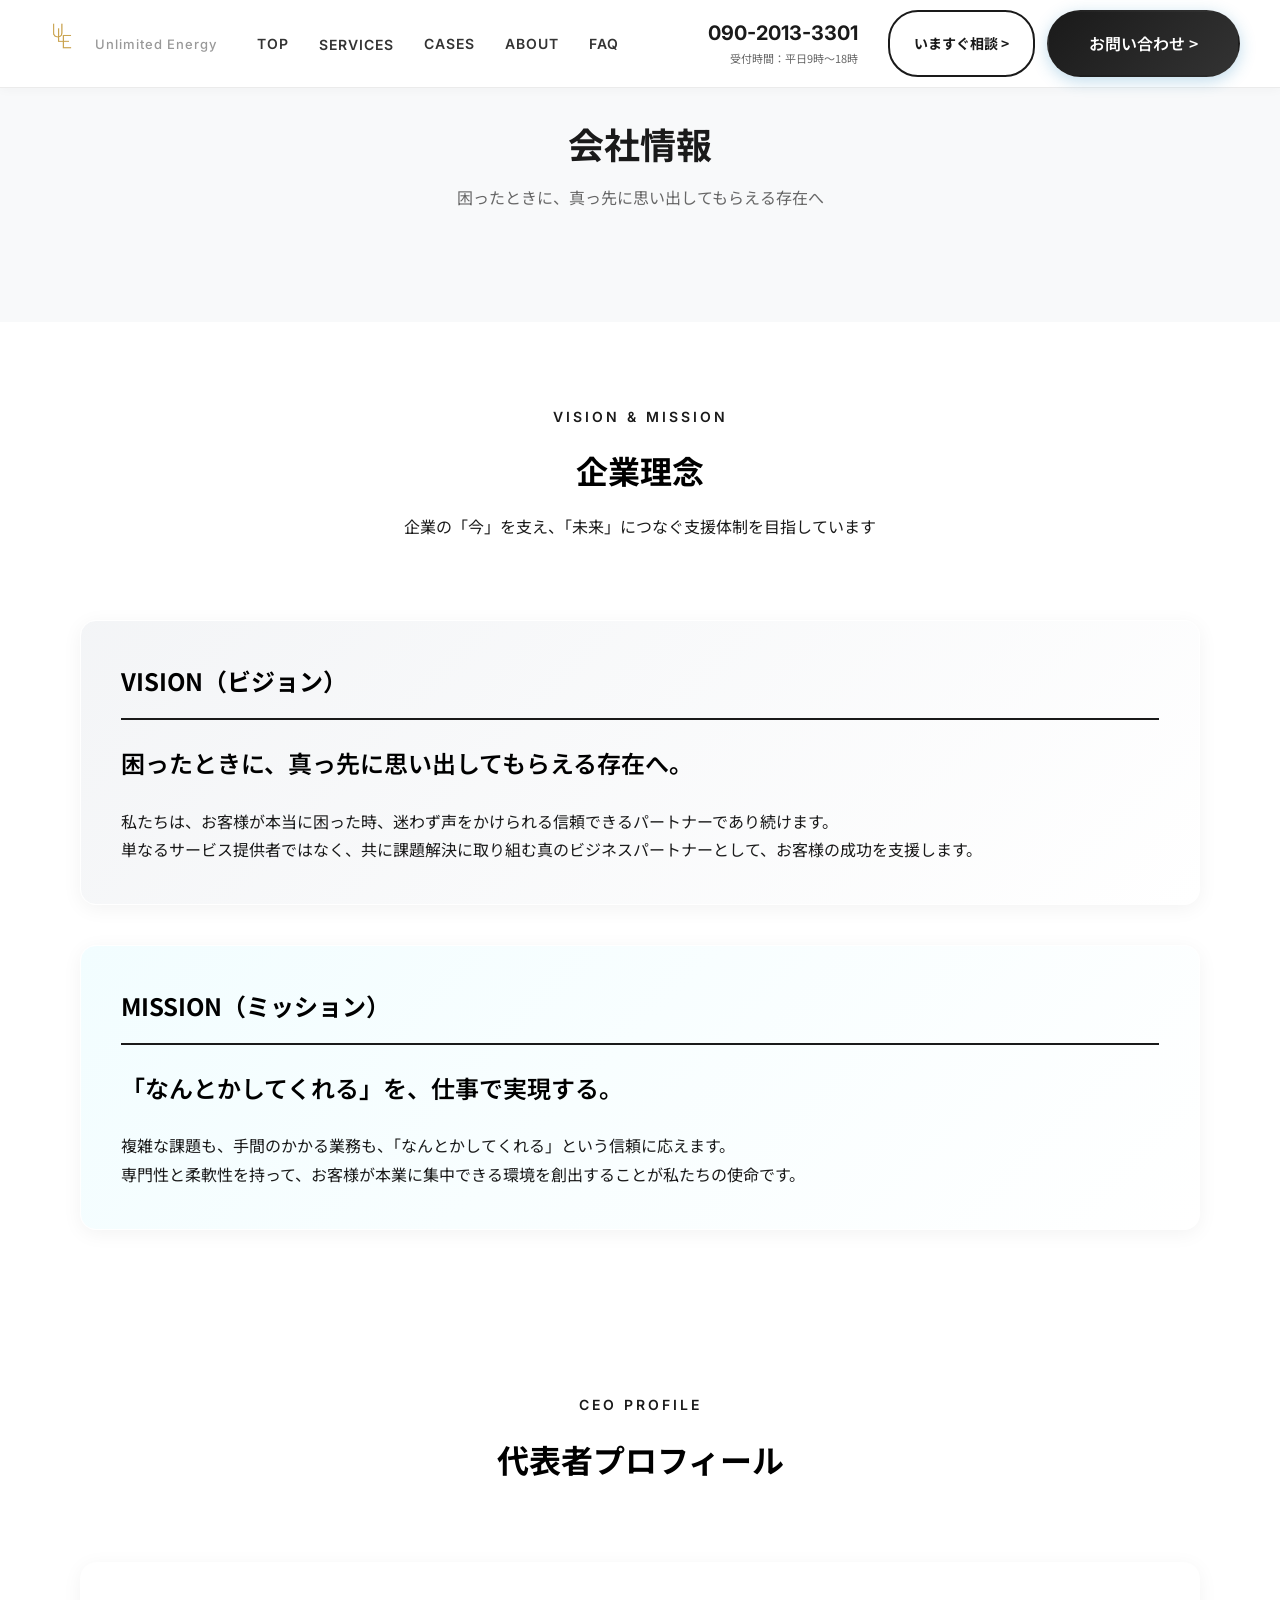
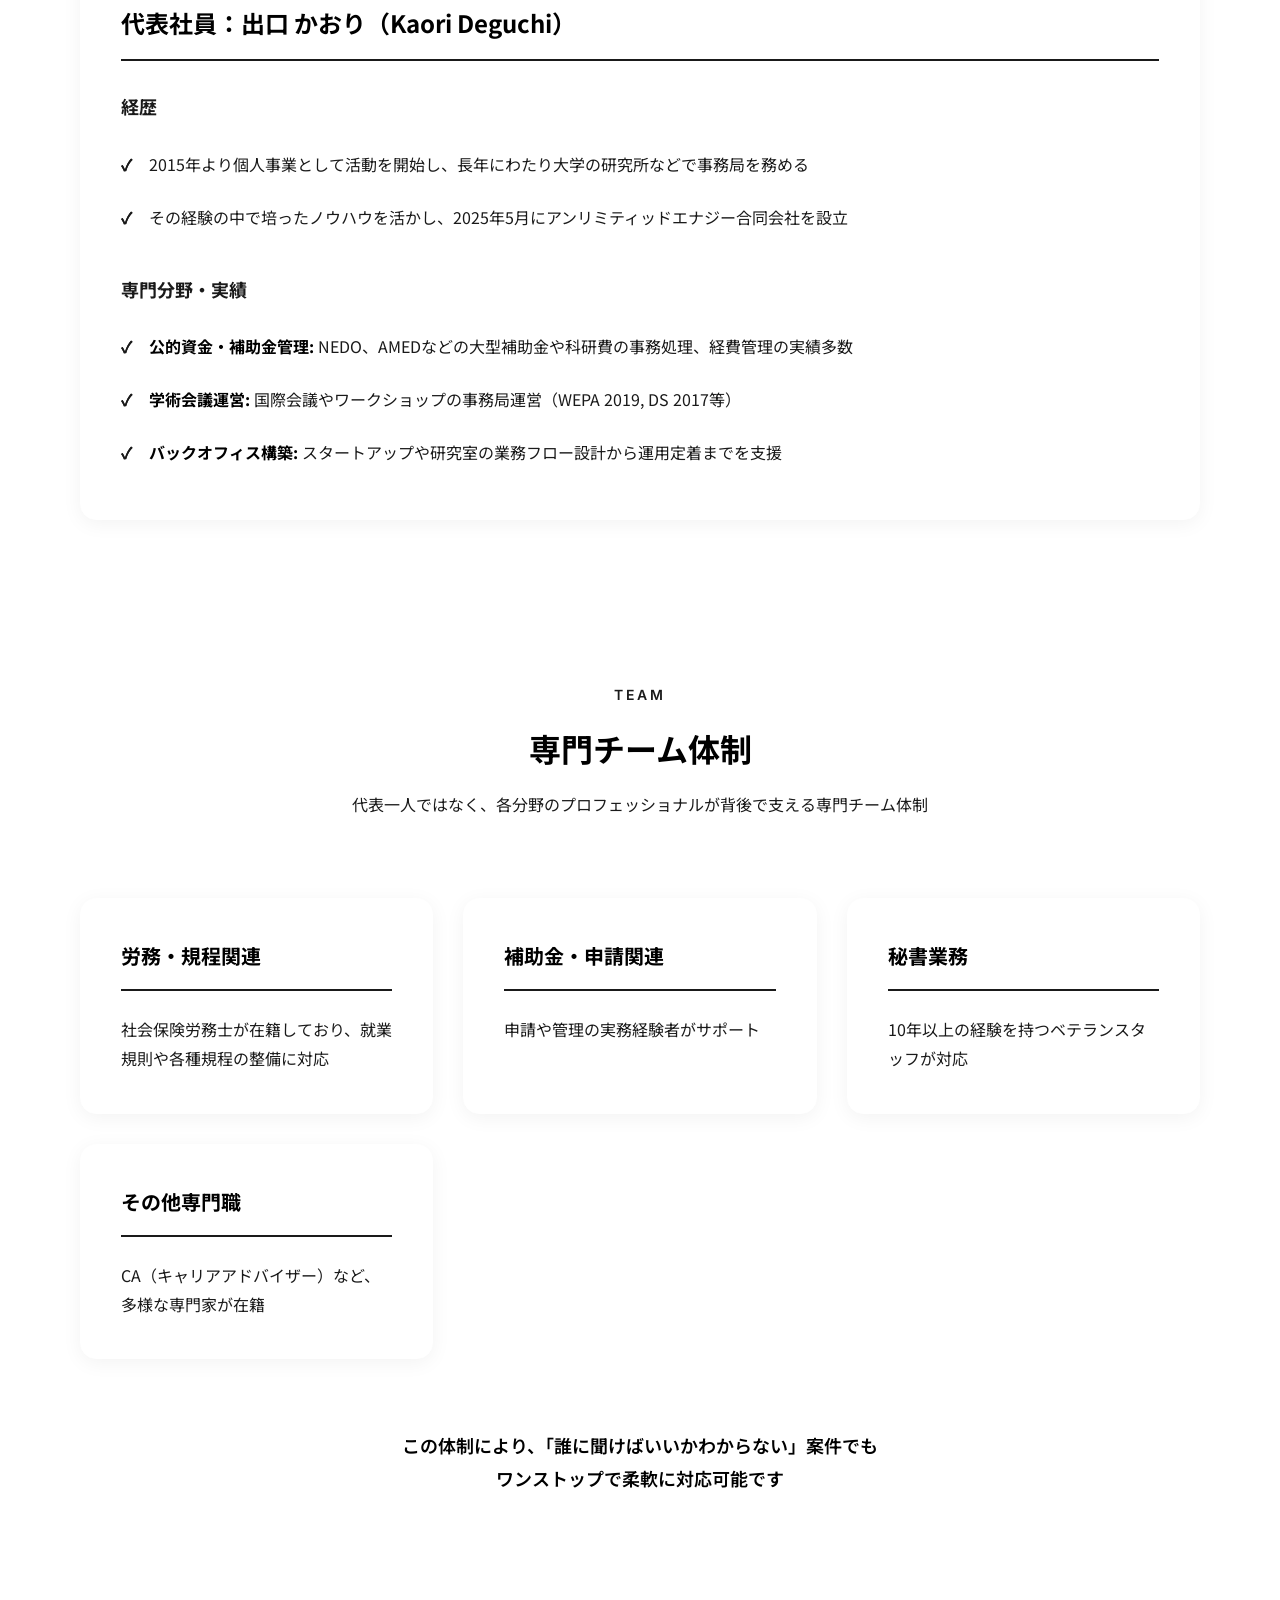
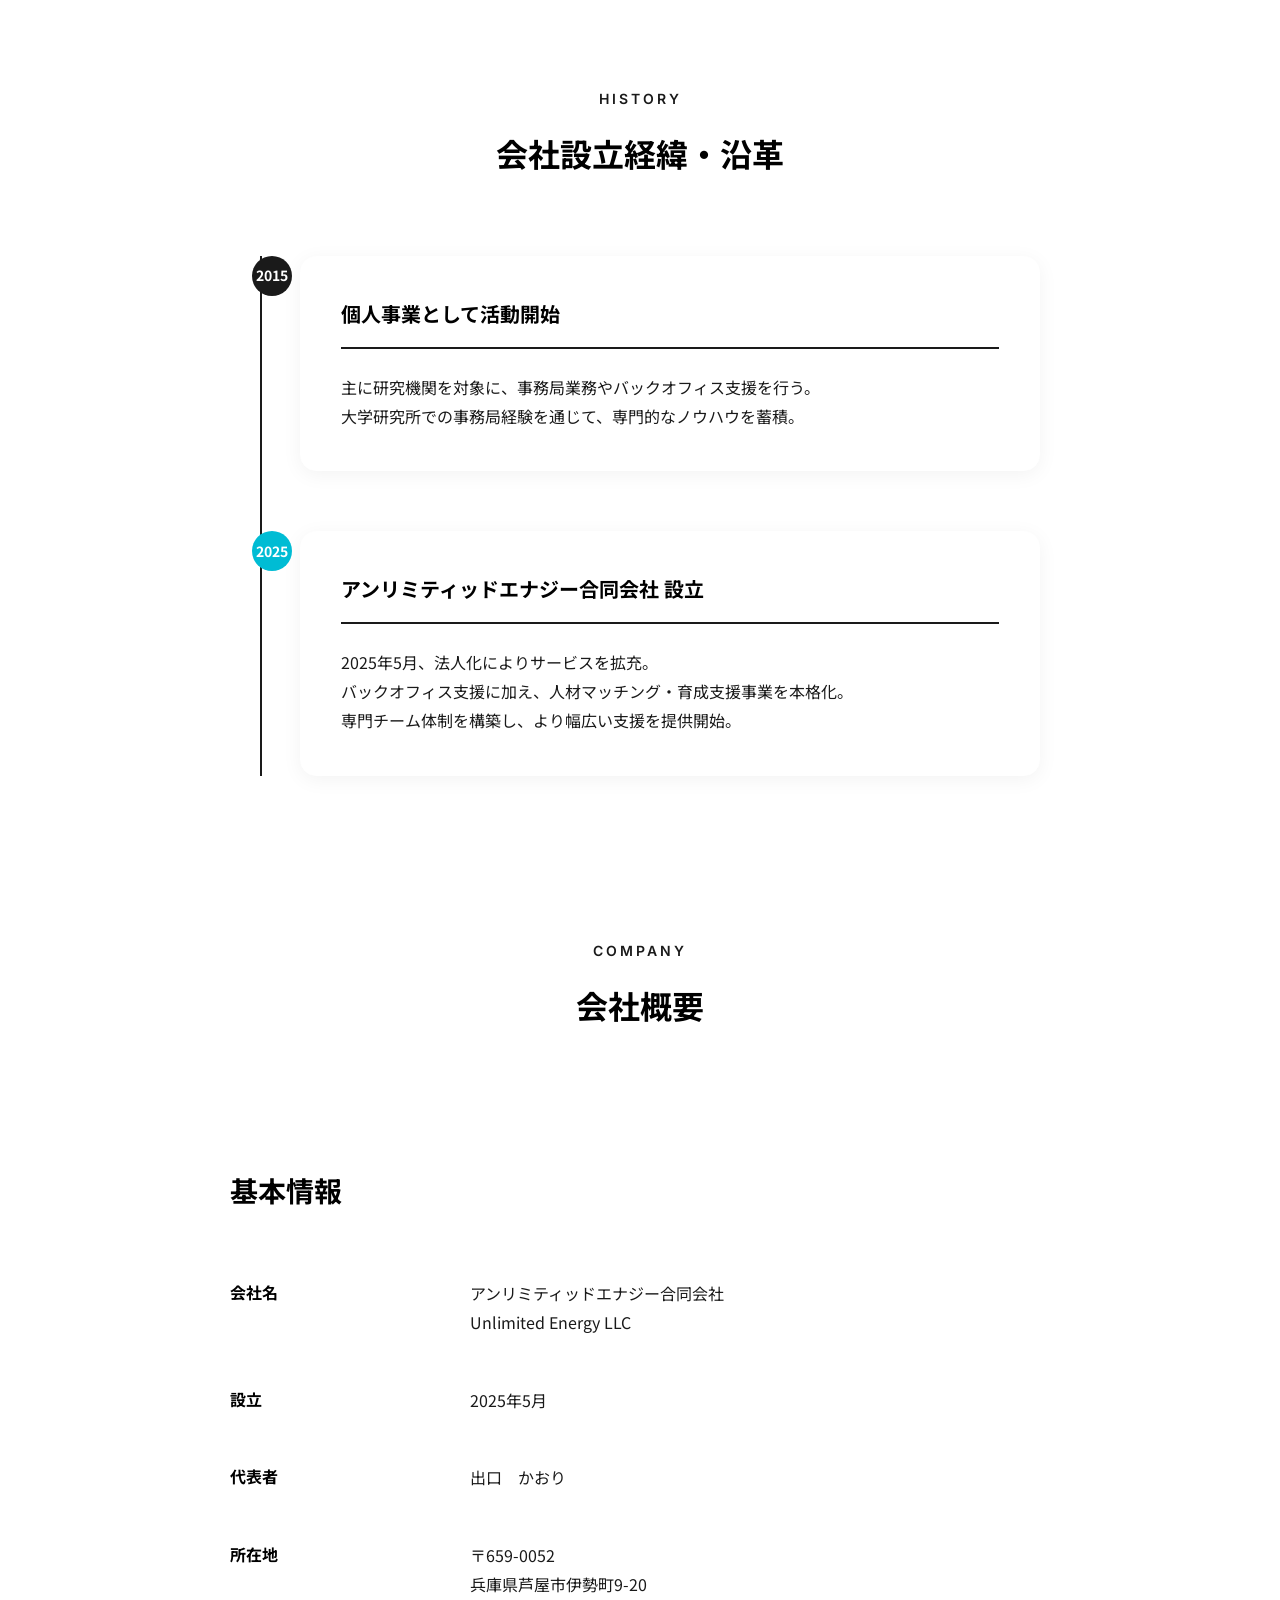
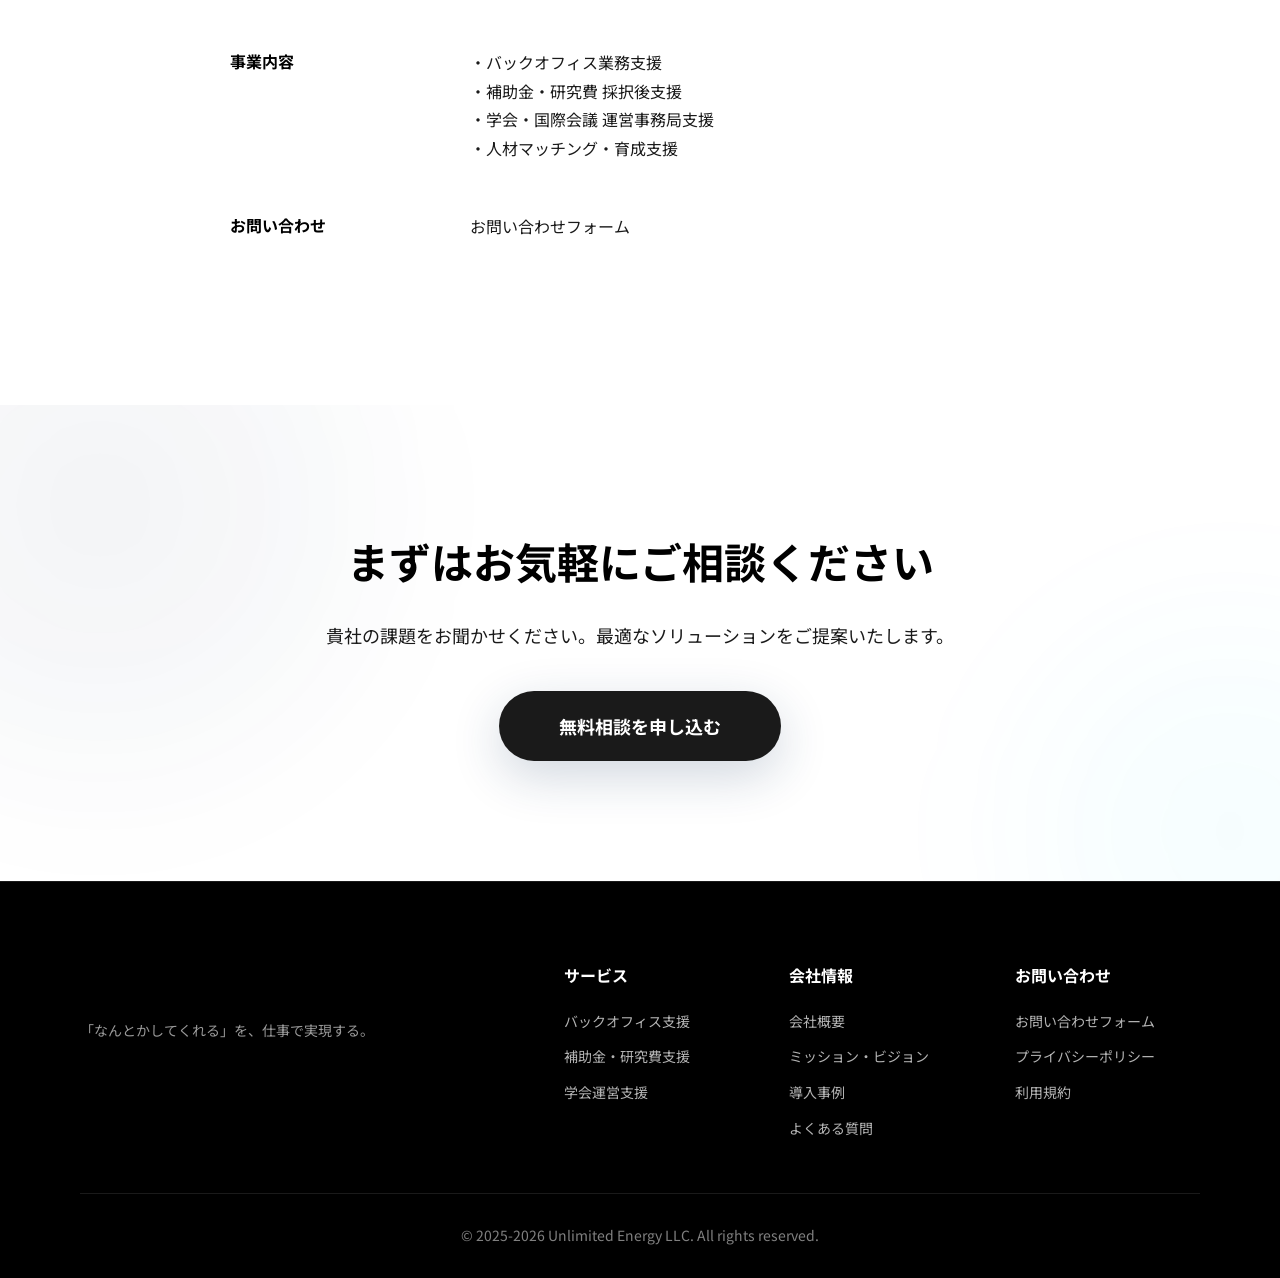
==== about.html @ e6c48f74 "Add ULE homepage files with site improvements - Organize files into images/, docs/, guides/ folders " ====
<!DOCTYPE html>
<html lang="ja">

<head>
    <meta charset="UTF-8">
    <meta name="viewport" content="width=device-width, initial-scale=1.0">
    <title>会社情報 | アンリミティッドエナジー合同会社</title>
    <meta name="description" content="アンリミティッドエナジーの会社概要、代表プロフィール、専門チーム体制、企業理念をご紹介します。">
    <meta property="og:type" content="website">
    <meta property="og:locale" content="ja_JP">
    <meta property="og:site_name" content="アンリミティッドエナジー合同会社">
    <meta property="og:title" content="会社情報 | アンリミティッドエナジー合同会社">
    <meta property="og:description" content="アンリミティッドエナジーの会社概要、代表プロフィール、専門チーム体制、企業理念をご紹介します。">
    <meta property="og:url" content="https://unlimitedenergy.co.jp/about.html">
    <link rel="canonical" href="https://unlimitedenergy.co.jp/about.html">
    <link rel="icon" type="image/png" href="images/ロゴ1.png">
    <link rel="preconnect" href="https://fonts.googleapis.com">
    <link rel="preconnect" href="https://fonts.gstatic.com" crossorigin>
    <link
        href="https://fonts.googleapis.com/css2?family=Inter:wght@400;500;700&family=Noto+Sans+JP:wght@400;500;700&display=swap"
        rel="stylesheet">
    <link rel="stylesheet" href="styles.css">
    <link rel="stylesheet" href="styles-extra.css">
</head>

<body>
    <a href="#main-content" class="skip-nav">メインコンテンツへスキップ</a>

    <!-- Header -->
    <header class="header">
        <div class="header-container">
            <div class="header-left">
                <div class="logo">
                    <a href="index.html" style="text-decoration: none;">
                        <img src="images/ロゴ1.png" alt="Unlimited Energy" style="height: 50px; width: auto;" width="120" height="50">
                    </a>
                    <span class="logo-subtext">Unlimited Energy</span>
                </div>
                <nav class="nav" id="navMenu">
                    <a href="index.html">TOP</a>
                    <div class="nav-dropdown">
                        <a href="services.html" class="nav-dropdown-toggle" aria-expanded="false" aria-haspopup="true">SERVICES</a>
                        <div class="nav-dropdown-menu">
                            <a href="service-backoffice.html">バックオフィス支援</a>
                            <a href="service-grant.html">補助金・研究費 採択後支援</a>
                            <a href="service-conference.html">学会・国際会議 運営事務局支援</a>
                        </div>
                    </div>
                    <a href="cases.html">CASES</a>
                    <a href="about.html">ABOUT</a>
                    <a href="faq.html">FAQ</a>
                </nav>
            </div>

            <div class="header-right">
                <div class="header-contact">
                    <a href="tel:09020133301" class="header-phone" style="text-decoration: none; color: #1a1a1a;">090-2013-3301</a>
                    <p class="header-hours">受付時間：平日9時〜18時</p>
                </div>
                <div class="header-actions">
                    <a href="contact.html" class="header-btn btn-outline">いますぐ相談 &gt;</a>
                    <a href="contact.html" class="header-btn btn-primary">お問い合わせ &gt;</a>
                </div>
            </div>
            <button class="mobile-menu-toggle" onclick="toggleMobileMenu()" aria-label="メニューを開く" type="button">
                <span></span>
                <span></span>
                <span></span>
            </button>
        </div>
    </header>

    <!-- Hero Section -->
    <section id="main-content" class="simple-hero">
        <div class="hero-content">
            <h1 class="hero-title">会社情報</h1>
            <p class="hero-subtitle">
                困ったときに、真っ先に思い出してもらえる存在へ
            </p>
        </div>
    </section>

    <!-- Vision & Mission -->
    <section class="service-detail">
        <div class="container">
            <div class="section-header">
                <span class="section-label">VISION & MISSION</span>
                <h2 class="section-title">企業理念</h2>
                <p style="margin-top: 20px; color: var(--gray-dark);">
                    企業の「今」を支え、「未来」につなぐ支援体制を目指しています
                </p>
            </div>
            <div class="service-detail-content">
                <div class="service-detail-box"
                    style="background: linear-gradient(135deg, rgba(26, 54, 93, 0.05), rgba(255, 255, 255, 1));">
                    <h3>VISION（ビジョン）</h3>
                    <p
                        style="font-size: 24px; color: var(--navy-dark); line-height: 1.6; font-weight: 600; margin-top: 20px;">
                        困ったときに、真っ先に思い出してもらえる存在へ。
                    </p>
                    <p style="margin-top: 24px; color: var(--gray-dark); line-height: 1.8; font-size: 16px;">
                        私たちは、お客様が本当に困った時、迷わず声をかけられる信頼できるパートナーであり続けます。<br>
                        単なるサービス提供者ではなく、共に課題解決に取り組む真のビジネスパートナーとして、お客様の成功を支援します。
                    </p>
                </div>
                <div class="service-detail-box"
                    style="background: linear-gradient(135deg, rgba(0, 217, 255, 0.05), rgba(255, 255, 255, 1));">
                    <h3>MISSION（ミッション）</h3>
                    <p
                        style="font-size: 24px; color: var(--navy-dark); line-height: 1.6; font-weight: 600; margin-top: 20px;">
                        「なんとかしてくれる」を、仕事で実現する。
                    </p>
                    <p style="margin-top: 24px; color: var(--gray-dark); line-height: 1.8; font-size: 16px;">
                        複雑な課題も、手間のかかる業務も、「なんとかしてくれる」という信頼に応えます。<br>
                        専門性と柔軟性を持って、お客様が本業に集中できる環境を創出することが私たちの使命です。
                    </p>
                </div>
            </div>
        </div>
    </section>

    <!-- CEO Profile -->
    <section class="service-detail" style="background: var(--gray-lighter);">
        <div class="container">
            <div class="section-header">
                <span class="section-label">CEO PROFILE</span>
                <h2 class="section-title">代表者プロフィール</h2>
            </div>
            <div class="service-detail-box">
                <h3>代表社員：出口 かおり（Kaori Deguchi）</h3>

                <div style="margin-top: 30px;">
                    <h4 style="font-size: 18px; font-weight: 700; color: var(--navy-primary); margin-bottom: 16px;">経歴
                    </h4>
                    <ul style="list-style: none; padding: 0;">
                        <li
                            style="padding: 12px 0; padding-left: 28px; position: relative; color: var(--gray-dark); line-height: 1.8;">
                            <span
                                style="position: absolute; left: 0; color: var(--navy-primary); font-weight: 700;">✓</span>
                            2015年より個人事業として活動を開始し、長年にわたり大学の研究所などで事務局を務める
                        </li>
                        <li
                            style="padding: 12px 0; padding-left: 28px; position: relative; color: var(--gray-dark); line-height: 1.8;">
                            <span
                                style="position: absolute; left: 0; color: var(--navy-primary); font-weight: 700;">✓</span>
                            その経験の中で培ったノウハウを活かし、2025年5月にアンリミティッドエナジー合同会社を設立
                        </li>
                    </ul>
                </div>

                <div style="margin-top: 30px;">
                    <h4 style="font-size: 18px; font-weight: 700; color: var(--navy-primary); margin-bottom: 16px;">
                        専門分野・実績</h4>
                    <ul style="list-style: none; padding: 0;">
                        <li
                            style="padding: 12px 0; padding-left: 28px; position: relative; color: var(--gray-dark); line-height: 1.8;">
                            <span
                                style="position: absolute; left: 0; color: var(--navy-primary); font-weight: 700;">✓</span>
                            <strong>公的資金・補助金管理:</strong> NEDO、AMEDなどの大型補助金や科研費の事務処理、経費管理の実績多数
                        </li>
                        <li
                            style="padding: 12px 0; padding-left: 28px; position: relative; color: var(--gray-dark); line-height: 1.8;">
                            <span
                                style="position: absolute; left: 0; color: var(--navy-primary); font-weight: 700;">✓</span>
                            <strong>学術会議運営:</strong> 国際会議やワークショップの事務局運営（WEPA 2019, DS 2017等）
                        </li>
                        <li
                            style="padding: 12px 0; padding-left: 28px; position: relative; color: var(--gray-dark); line-height: 1.8;">
                            <span
                                style="position: absolute; left: 0; color: var(--navy-primary); font-weight: 700;">✓</span>
                            <strong>バックオフィス構築:</strong> スタートアップや研究室の業務フロー設計から運用定着までを支援
                        </li>
                    </ul>
                </div>
            </div>
        </div>
    </section>

    <!-- Team -->
    <section class="service-detail">
        <div class="container">
            <div class="section-header">
                <span class="section-label">TEAM</span>
                <h2 class="section-title">専門チーム体制</h2>
                <p style="margin-top: 20px; color: var(--gray-dark);">
                    代表一人ではなく、各分野のプロフェッショナルが背後で支える専門チーム体制
                </p>
            </div>
            <div style="display: grid; grid-template-columns: repeat(auto-fit, minmax(280px, 1fr)); gap: 30px;">
                <div class="service-detail-box">
                    <h3 style="font-size: 20px;">労務・規程関連</h3>
                    <p style="margin-top: 16px; color: var(--gray-dark); line-height: 1.8;">
                        社会保険労務士が在籍しており、就業規則や各種規程の整備に対応
                    </p>
                </div>
                <div class="service-detail-box">
                    <h3 style="font-size: 20px;">補助金・申請関連</h3>
                    <p style="margin-top: 16px; color: var(--gray-dark); line-height: 1.8;">
                        申請や管理の実務経験者がサポート
                    </p>
                </div>
                <div class="service-detail-box">
                    <h3 style="font-size: 20px;">秘書業務</h3>
                    <p style="margin-top: 16px; color: var(--gray-dark); line-height: 1.8;">
                        10年以上の経験を持つベテランスタッフが対応
                    </p>
                </div>
                <div class="service-detail-box">
                    <h3 style="font-size: 20px;">その他専門職</h3>
                    <p style="margin-top: 16px; color: var(--gray-dark); line-height: 1.8;">
                        CA（キャリアアドバイザー）など、多様な専門家が在籍
                    </p>
                </div>
            </div>
            <div
                style="margin-top: 40px; text-align: center; padding: 30px; background: var(--gray-lighter); border-radius: 12px;">
                <p style="font-size: 18px; color: var(--navy-dark); font-weight: 600; line-height: 1.8;">
                    この体制により、「誰に聞けばいいかわからない」案件でも<br>
                    ワンストップで柔軟に対応可能です
                </p>
            </div>
        </div>
    </section>

    <!-- Member Introduction (メンバー情報が揃い次第、コメントを解除してください) -->
    <!--
    <section class="service-detail" style="background: var(--gray-lighter);">
        <div class="container">
            <div class="section-header">
                <span class="section-label">MEMBER</span>
                <h2 class="section-title">メンバー紹介</h2>
                <p style="margin-top: 20px; color: var(--gray-dark);">
                    私たちのチームをご紹介します
                </p>
            </div>
            <div style="display: grid; grid-template-columns: repeat(auto-fit, minmax(300px, 1fr)); gap: 40px;">
                <div class="service-detail-box" style="text-align: center; padding: 40px;">
                    <div style="width: 150px; height: 150px; border-radius: 50%; background: linear-gradient(135deg, var(--navy-primary), var(--navy-light)); margin: 0 auto 24px; display: flex; align-items: center; justify-content: center; color: white; font-size: 48px; font-weight: 700;">
                        写真
                    </div>
                    <h3 style="font-size: 20px; margin-bottom: 8px;">メンバー名</h3>
                    <p style="color: var(--navy-primary); font-weight: 600; margin-bottom: 16px;">役職 / 担当</p>
                    <p style="color: var(--gray-dark); line-height: 1.8; font-size: 15px;">紹介文</p>
                </div>
            </div>
        </div>
    </section>
    -->

    <!-- History -->
    <section class="service-detail" style="background: var(--gray-lighter);">
        <div class="container">
            <div class="section-header">
                <span class="section-label">HISTORY</span>
                <h2 class="section-title">会社設立経緯・沿革</h2>
            </div>
            <div style="max-width: 800px; margin: 0 auto;">
                <div style="position: relative; padding-left: 60px;">
                    <div
                        style="position: absolute; left: 20px; top: 0; bottom: 0; width: 2px; background: var(--navy-primary);">
                    </div>

                    <div style="margin-bottom: 60px; position: relative;">
                        <div
                            style="position: absolute; left: -48px; top: 0; width: 40px; height: 40px; background: var(--navy-primary); border-radius: 50%; display: flex; align-items: center; justify-content: center; color: white; font-weight: 700; font-size: 14px;">
                            2015</div>
                        <div class="service-detail-box">
                            <h3 style="font-size: 20px;">個人事業として活動開始</h3>
                            <p style="margin-top: 12px; color: var(--gray-dark); line-height: 1.8;">
                                主に研究機関を対象に、事務局業務やバックオフィス支援を行う。<br>
                                大学研究所での事務局経験を通じて、専門的なノウハウを蓄積。
                            </p>
                        </div>
                    </div>

                    <div style="position: relative;">
                        <div
                            style="position: absolute; left: -48px; top: 0; width: 40px; height: 40px; background: var(--cyan-bright); border-radius: 50%; display: flex; align-items: center; justify-content: center; color: white; font-weight: 700; font-size: 14px;">
                            2025</div>
                        <div class="service-detail-box">
                            <h3 style="font-size: 20px;">アンリミティッドエナジー合同会社 設立</h3>
                            <p style="margin-top: 12px; color: var(--gray-dark); line-height: 1.8;">
                                2025年5月、法人化によりサービスを拡充。<br>
                                バックオフィス支援に加え、人材マッチング・育成支援事業を本格化。<br>
                                専門チーム体制を構築し、より幅広い支援を提供開始。
                            </p>
                        </div>
                    </div>
                </div>
            </div>
        </div>
    </section>

    <!-- Company Info -->
    <section class="service-detail">
        <div class="container">
            <div class="section-header">
                <span class="section-label">COMPANY</span>
                <h2 class="section-title">会社概要</h2>
            </div>
            <div class="company-info-box">
                <h3>基本情報</h3>
                <div class="info-row">
                    <div class="info-label">会社名</div>
                    <div class="info-value">アンリミティッドエナジー合同会社<br>Unlimited Energy LLC</div>
                </div>
                <div class="info-row">
                    <div class="info-label">設立</div>
                    <div class="info-value">2025年5月</div>
                </div>
                <div class="info-row">
                    <div class="info-label">代表者</div>
                    <div class="info-value">出口　かおり</div>
                </div>
                <div class="info-row">
                    <div class="info-label">所在地</div>
                    <div class="info-value">〒659-0052<br>兵庫県芦屋市伊勢町9-20</div>
                </div>
                <div class="info-row">
                    <div class="info-label">事業内容</div>
                    <div class="info-value">
                        ・バックオフィス業務支援<br>
                        ・補助金・研究費 採択後支援<br>
                        ・学会・国際会議 運営事務局支援<br>
                        ・人材マッチング・育成支援
                    </div>
                </div>
                <div class="info-row">
                    <div class="info-label">お問い合わせ</div>
                    <div class="info-value"><a href="contact.html"
                            style="color: var(--navy-primary); text-decoration: none;">お問い合わせフォーム</a></div>
                </div>
            </div>
        </div>
    </section>

    <!-- CTA Section -->
    <section class="cta-section">
        <div class="cta-background">
            <div class="glow-orb glow-orb-4"></div>
            <div class="glow-orb glow-orb-5"></div>
        </div>
        <div class="container">
            <div class="cta-content">
                <h2 class="cta-title">まずはお気軽にご相談ください</h2>
                <p class="cta-subtitle">貴社の課題をお聞かせください。最適なソリューションをご提案いたします。</p>
                <a href="contact.html" class="btn-cta">無料相談を申し込む</a>
            </div>
        </div>
    </section>

    <!-- Footer -->
    <footer class="footer">
        <div class="container">
            <div class="footer-content">
                <div class="footer-logo">
                    <span class="logo-text">Unlimited Energy</span>
                    <p class="footer-tagline">「なんとかしてくれる」を、仕事で実現する。</p>
                </div>
                <div class="footer-links">
                    <div class="footer-column">
                        <h4>サービス</h4>
                        <a href="service-backoffice.html">バックオフィス支援</a>
                        <a href="service-grant.html">補助金・研究費支援</a>
                        <a href="service-conference.html">学会運営支援</a>
                    </div>
                    <div class="footer-column">
                        <h4>会社情報</h4>
                        <a href="about.html">会社概要</a>
                        <a href="about.html">ミッション・ビジョン</a>
                        <a href="cases.html">導入事例</a>
                        <a href="faq.html">よくある質問</a>
                    </div>
                    <div class="footer-column">
                        <h4>お問い合わせ</h4>
                        <a href="contact.html">お問い合わせフォーム</a>
                        <a href="privacy.html">プライバシーポリシー</a>
                        <a href="terms.html">利用規約</a>
                    </div>
                </div>
            </div>
            <div class="footer-bottom">
                <p>&copy; 2025-2026 Unlimited Energy LLC. All rights reserved.</p>
            </div>
        </div>
    </footer>

    <script src="script.js"></script>
</body>

</html>
---- styles.css ----
/* Reset and Base Styles */
* {
    margin: 0;
    padding: 0;
    box-sizing: border-box;
}

/* Skip Navigation (アクセシビリティ) */
.skip-nav {
    position: absolute;
    top: -100px;
    left: 0;
    z-index: 9999;
    padding: 12px 24px;
    background: #1a1a1a;
    color: #ffffff;
    font-size: 14px;
    font-weight: 700;
    text-decoration: none;
    border-radius: 0 0 8px 0;
    transition: top 0.2s ease;
}

.skip-nav:focus {
    top: 0;
    outline: 3px solid #E85298;
    outline-offset: 0;
}

/* フォーカス可視化 (キーボードナビゲーション) */
:focus-visible {
    outline: 2px solid #1a1a1a;
    outline-offset: 2px;
}

input:focus,
select:focus,
textarea:focus {
    border-color: #1a1a1a !important;
    box-shadow: 0 0 0 3px rgba(26, 26, 26, 0.1);
}

/* モーション削減対応 */
@media (prefers-reduced-motion: reduce) {
    *,
    *::before,
    *::after {
        animation-duration: 0.01ms !important;
        animation-iteration-count: 1 !important;
        transition-duration: 0.01ms !important;
        scroll-behavior: auto !important;
    }
}

:root {
    /* Color Palette - Black Theme */
    --primary-blue: #1a1a1a;
    --primary-pink: #E85298;
    --accent-orange: #F5A623;

    /* Main Colors */
    --navy-primary: #1a1a1a;
    --navy-dark: #000000;
    --navy-darker: #000000;
    --navy-light: #333333;
    --navy-lighter: #444444;

    /* Accent Colors */
    --cyan-bright: #00bcd4;
    --cyan-glow: #26c6da;
    --teal-accent: #009688;
    --pink-accent: #E85298;

    /* Glow Effects */
    --glow-blue: rgba(0, 0, 0, 0.3);
    --glow-cyan: rgba(0, 0, 0, 0.2);
    --glow-navy: rgba(0, 0, 0, 0.4);

    /* Gradients */
    --gradient-primary: linear-gradient(135deg, #1a1a1a 0%, #000000 100%);
    --gradient-hero: linear-gradient(135deg, #1a1a1a 0%, #000000 50%, #000000 100%);
    --gradient-accent: linear-gradient(135deg, #1a1a1a 0%, #333333 100%);
    --gradient-glow: radial-gradient(circle at center, rgba(0, 0, 0, 0.2) 0%, transparent 70%);

    /* Light Palette */
    --gray-lighter: #FFFFFF;
    --gray-bg: #FFFFFF;

    /* Accent Colors */
    --purple-accent: #E85298;
    --yellow-primary: #F5A623;
    --yellow-dark: #E09600;

    /* Neutral Colors */
    --white: #FFFFFF;
    --gray-light: #FFFFFF;
    --gray-medium: #666666;
    --gray-dark: #1a1a1a;
    --black: #000000;

    /* Typography */
    --font-primary: 'Inter', sans-serif;
    --font-japanese: 'Noto Sans JP', sans-serif;

    /* Spacing */
    --container-width: 1200px;
    --section-padding: 120px;
    --section-padding-mobile: 60px;

    /* Transitions */
    --transition-fast: 0.2s ease;
    --transition-medium: 0.3s ease;
    --transition-slow: 0.5s ease;

    /* Border Radius */
    --radius-small: 8px;
    --radius-medium: 12px;
    --radius-large: 16px;
    --radius-pill: 9999px;

    /* Shadows */
    --shadow-small: 0 2px 8px rgba(0, 0, 0, 0.1);
    --shadow-medium: 0 4px 16px rgba(0, 0, 0, 0.15);
    --shadow-large: 0 8px 32px rgba(0, 0, 0, 0.2);
    --shadow-glow: 0 0 40px var(--glow-blue), 0 0 80px var(--glow-cyan);
}

body {
    font-family: var(--font-japanese), var(--font-primary);
    color: var(--gray-dark);
    background-color: var(--white);
    overflow-x: hidden;
    line-height: 1.7;
}

.container {
    max-width: var(--container-width);
    margin: 0 auto;
    padding: 0 40px;
}

/* Header */
.header {
    position: fixed;
    top: 0;
    left: 0;
    width: 100%;
    z-index: 1000;
    backdrop-filter: blur(20px);
    background: #ffffff;
    border-bottom: 1px solid rgba(0, 0, 0, 0.08);
    box-shadow: 0 2px 10px rgba(0, 0, 0, 0.03);
    transition: all 0.3s ease;
}

.header-container {
    max-width: 100%;
    margin: 0 auto;
    padding: 10px 40px;
    display: flex;
    justify-content: space-between;
    align-items: center;
    position: relative;
    min-height: 80px;
}

.header-left {
    display: flex;
    align-items: center;
    gap: 40px;
}

.logo {
    flex: 0 0 auto;
    display: flex;
    align-items: center;
    gap: 12px;
}

.logo-subtext {
    font-family: var(--font-primary);
    font-size: 13px;
    font-weight: 500;
    color: #999999;
    letter-spacing: 1px;
}

.logo-text {
    font-family: var(--font-primary);
    font-size: 20px;
    font-weight: 700;
    color: var(--navy-dark);
    letter-spacing: 1px;
}

.nav {
    display: flex;
    gap: 30px;
    align-items: center;
}

.nav a {
    font-family: var(--font-primary);
    font-size: 14px;
    font-weight: 600;
    color: #333333;
    text-decoration: none;
    letter-spacing: 1px;
    transition: color 0.3s ease;
    position: relative;
}

.nav a::after {
    content: '';
    position: absolute;
    bottom: -5px;
    left: 0;
    width: 0;
    height: 3px;
    background: var(--yellow-primary);
    transition: width 0.3s ease;
}

.nav a:hover {
    color: var(--primary-blue);
}

.nav a:hover::after {
    width: 100%;
}

/* Nav Dropdown */
.nav-dropdown {
    position: relative;
}

.nav-dropdown-toggle {
    cursor: pointer;
}

.nav-dropdown-menu {
    position: absolute;
    top: 100%;
    left: 0;
    background: #ffffff;
    border: 1px solid rgba(0, 0, 0, 0.08);
    border-radius: 8px;
    box-shadow: 0 8px 30px rgba(0, 0, 0, 0.12);
    min-width: 260px;
    padding: 8px 0;
    opacity: 0;
    visibility: hidden;
    transform: translateY(8px);
    transition: all 0.25s ease;
    z-index: 100;
}

.nav-dropdown:hover .nav-dropdown-menu,
.nav-dropdown:focus-within .nav-dropdown-menu,
.nav-dropdown.open .nav-dropdown-menu {
    opacity: 1;
    visibility: visible;
    transform: translateY(0);
}

.nav-dropdown-menu a {
    display: block;
    padding: 12px 20px;
    font-size: 14px;
    font-weight: 500;
    color: #333333;
    text-decoration: none;
    letter-spacing: 0;
    transition: background 0.2s ease;
    white-space: nowrap;
}

.nav-dropdown-menu a::before {
    content: '＞ ';
    color: #999;
    font-size: 12px;
}

.nav-dropdown-menu a::after {
    display: none;
}

.nav-dropdown-menu a:hover {
    background: #f5f5f5;
    color: #1a1a1a;
}

.header-right {
    display: flex;
    align-items: center;
    gap: 30px;
}

.header-contact {
    text-align: right;
}

.header-phone {
    font-size: 20px;
    font-weight: 700;
    color: #1a1a1a;
    line-height: 1.2;
    font-family: var(--font-primary);
}

.header-hours {
    font-size: 11px;
    color: #666666;
    margin-top: 2px;
}

.header-actions {
    display: flex;
    gap: 12px;
}

.header-btn {
    display: inline-flex;
    align-items: center;
    justify-content: center;
    padding: 10px 24px;
    border-radius: 30px;
    font-size: 14px;
    font-weight: 700;
    text-decoration: none;
    transition: all 0.3s ease;
    white-space: nowrap;
}

.btn-outline {
    border: 2px solid #1a1a1a;
    color: #1a1a1a;
    background: transparent;
}

.btn-outline:hover {
    background: #1a1a1a;
    color: white;
}

.btn-primary {
    background: #1a1a1a;
    color: white;
    border: 2px solid #1a1a1a;
}

.btn-primary:hover {
    background: #333333;
    border-color: #333333;
    transform: translateY(-2px);
    box-shadow: 0 4px 12px rgba(0, 0, 0, 0.2);
}

/* Mobile Menu Toggle */
.mobile-menu-toggle {
    display: none;
    flex-direction: column;
    justify-content: space-between;
    width: 30px;
    height: 21px;
    cursor: pointer;
    z-index: 1001;
    background: none;
    border: none;
    padding: 0;
}

.mobile-menu-toggle span {
    width: 100%;
    height: 3px;
    background: var(--yellow-primary);
    transition: all 0.3s ease;
    border-radius: 2px;
}

.mobile-menu-toggle.active span:nth-child(1) {
    transform: rotate(45deg) translate(6px, 6px);
}

.mobile-menu-toggle.active span:nth-child(2) {
    opacity: 0;
}

.mobile-menu-toggle.active span:nth-child(3) {
    transform: rotate(-45deg) translate(8px, -8px);
}

/* Hero Section - Enhanced */
.hero {
    position: relative;
    min-height: 100vh;
    display: flex;
    align-items: center;
    justify-content: center;
    overflow: hidden;
    padding-top: 80px;
    background: linear-gradient(180deg, var(--navy-dark) 0%, var(--navy-primary) 50%, #2e5f7c 100%);
}

.hero-background {
    position: absolute;
    top: 0;
    left: 0;
    width: 100%;
    height: 100%;
    overflow: hidden;
}

.glow-orb {
    position: absolute;
    border-radius: 50%;
    filter: blur(80px);
    opacity: 0.6;
    animation: float 8s ease-in-out infinite;
}

.glow-orb-1 {
    width: 500px;
    height: 500px;
    background: radial-gradient(circle, rgba(26, 54, 93, 0.15), transparent);
    top: -100px;
    right: -100px;
    animation-delay: 0s;
}

.glow-orb-2 {
    width: 400px;
    height: 400px;
    background: radial-gradient(circle, rgba(0, 217, 255, 0.1), transparent);
    bottom: -100px;
    left: -100px;
    animation-delay: 2s;
}

.glow-orb-3 {
    width: 600px;
    height: 600px;
    background: radial-gradient(circle, rgba(26, 54, 93, 0.1), transparent);
    top: 50%;
    left: 50%;
    transform: translate(-50%, -50%);
    animation-delay: 4s;
}

@keyframes float {

    0%,
    100% {
        transform: translate(0, 0) scale(1);
    }

    33% {
        transform: translate(30px, -30px) scale(1.1);
    }

    66% {
        transform: translate(-20px, 20px) scale(0.9);
    }
}

.hero-content {
    position: relative;
    z-index: 2;
    text-align: center;
    max-width: 900px;
    padding: 0 40px;
}

.hero-title {
    font-size: 56px;
    font-weight: 700;
    color: var(--white);
    margin-bottom: 30px;
    line-height: 1.3;
    animation: fadeInUp 1s ease;
}

.hero-subtitle {
    font-size: 20px;
    color: rgba(255, 255, 255, 0.9);
    margin-bottom: 50px;
    animation: fadeInUp 1s ease 0.2s backwards;
}

/* New Hero Image Style */
.hero-image-style {
    background: #ffffff !important;
    justify-content: space-between;
    align-items: center;
    display: flex;
    padding: 80px 60px 40px;
}

.hero-image-style .hero-background {
    background-color: #ffffff;
    background-size: cover;
    background-position: center right;
    background-repeat: no-repeat;
    /* 背景画像を追加する場合: background-image: url('your-image.jpg'); */
}

.hero-image {
    flex: 0 0 auto;
    max-width: 480px;
    margin-right: 5%;
    position: relative;
    z-index: 10;
}

.hero-image img {
    width: 100%;
    height: auto;
}

@media (max-width: 1024px) {
    .hero-image-style {
        flex-direction: column;
        padding: 100px 40px 60px;
    }

    .hero-image {
        max-width: 350px;
        margin-right: 0;
        margin-top: 40px;
    }
}

.hero-overlay {
    position: absolute;
    top: 0;
    left: 0;
    width: 45%;
    height: 100%;
    background: linear-gradient(135deg, rgba(232, 190, 150, 0.4) 0%, rgba(232, 190, 150, 0.2) 40%, transparent 100%);
}

.hero-content-left {
    text-align: left;
    max-width: 600px;
    padding: 0 40px;
    margin-left: 10%;
}

.hero-text-block {
    display: block;
    margin-bottom: 15px;
}

.hero-title-boxed {
    display: inline-block;
    background: var(--white);
    color: #1a1a1a;
    font-size: 56px;
    font-weight: 900;
    padding: 20px 35px;
    margin: 0;
    line-height: 1.1;
    letter-spacing: 2px;
    box-shadow: 0 4px 20px rgba(0, 0, 0, 0.08);
    animation: fadeInUp 0.8s ease;
    white-space: nowrap;
}

.hero-text-block:nth-child(2) .hero-title-boxed {
    animation-delay: 0.2s;
}

.hero-subtitle-box {
    margin-top: 40px;
    margin-bottom: 12px;
}

.hero-subtitle-box p {
    display: inline-block;
    background: #1a1a1a;
    color: var(--white);
    font-size: 15px;
    font-weight: 600;
    padding: 14px 24px;
    margin: 0;
    letter-spacing: 1px;
    animation: fadeInUp 0.8s ease 0.4s backwards;
}

.hero-message-box {
    margin-bottom: 20px;
}

.hero-message-box p {
    display: inline-block;
    background: #1a1a1a;
    color: var(--white);
    font-size: 14px;
    font-weight: 500;
    padding: 12px 20px;
    margin: 0;
    line-height: 1.7;
    letter-spacing: 0.5px;
    animation: fadeInUp 0.8s ease 0.5s backwards;
}

.hero-brand-text {
    position: absolute;
    bottom: 30px;
    right: 40px;
    font-family: var(--font-primary);
    font-size: 66px;
    font-weight: 700;
    color: rgba(26, 54, 93, 0.15);
    letter-spacing: 2px;
    z-index: 1;
}

@media (max-width: 768px) {
    .hero-title-boxed {
        font-size: 36px;
        padding: 12px 20px;
    }

    .hero-content-left {
        margin-left: 0;
        padding: 0 20px;
    }

    .hero-brand-text {
        font-size: 36px;
        right: 20px;
        bottom: 20px;
    }

    .hero-subtitle-box p,
    .hero-message-box p {
        font-size: 12px;
        padding: 10px 16px;
    }
}

.footer-links {
    display: grid;
    grid-template-columns: repeat(3, 1fr);
    gap: 40px;
}

.hero-buttons {
    display: flex;
    gap: 20px;
    justify-content: center;
    animation: fadeInUp 1s ease 0.4s backwards;
}

.btn-primary,
.btn-secondary {
    padding: 18px 40px;
    font-size: 16px;
    font-weight: 600;
    text-decoration: none;
    border-radius: var(--radius-pill);
    transition: all var(--transition-medium);
    display: inline-block;
    cursor: pointer;
    position: relative;
}

.btn-primary {
    background: var(--gradient-accent);
    color: var(--white);
    box-shadow: 0 4px 16px rgba(46, 139, 192, 0.3);
    border: 2px solid transparent;
}

.btn-primary:hover {
    transform: translateY(-3px);
    box-shadow: var(--shadow-glow);
}

.btn-secondary {
    background: var(--white);
    color: var(--navy-primary);
    border: 2px solid var(--navy-primary);
}

.btn-secondary:hover {
    background: var(--navy-primary);
    color: var(--white);
    transform: translateY(-2px);
    box-shadow: 0 8px 24px rgba(26, 54, 93, 0.3);
}

@keyframes fadeInUp {
    from {
        opacity: 0;
        transform: translateY(30px);
    }

    to {
        opacity: 1;
        transform: translateY(0);
    }
}

/* New Services Section - Reference Layout */
.services-new {
    padding: 100px 0;
    background: var(--white);
}

.section-header-center {
    text-align: center;
    margin-bottom: 60px;
}

.section-title-large {
    font-size: 32px;
    font-weight: 700;
    color: var(--navy-primary);
    line-height: 1.5;
    margin-bottom: 24px;
}

.section-subtitle {
    font-size: 16px;
    color: var(--gray-medium);
    line-height: 1.8;
}

.services-grid-4 {
    display: grid;
    grid-template-columns: repeat(4, 1fr);
    gap: 30px;
}

.services-grid-3 {
    display: grid;
    grid-template-columns: repeat(3, 1fr);
    gap: 40px;
}

.service-card-new {
    background: var(--white);
    border: 1px solid #e8e8e8;
    border-radius: 12px;
    padding: 30px 25px;
    text-align: center;
    transition: all 0.3s ease;
}

.service-card-new:hover {
    box-shadow: 0 8px 30px rgba(0, 0, 0, 0.1);
    transform: translateY(-5px);
}

.service-illustration {
    width: 160px;
    height: 160px;
    margin: 0 auto 24px;
    background: #f0f6ff;
    border-radius: 50%;
    display: flex;
    align-items: center;
    justify-content: center;
}

.illustration-placeholder {
    font-size: 60px;
}

.service-card-title {
    font-size: 18px;
    font-weight: 700;
    color: var(--navy-primary);
    margin-bottom: 20px;
}

.service-list {
    list-style: none;
    padding: 0;
    margin: 0 0 24px 0;
    text-align: left;
}

.service-list li {
    font-size: 14px;
    color: var(--navy-primary);
    padding: 8px 0;
    border-bottom: 1px solid #f0f0f0;
    position: relative;
    padding-left: 0;
}

.service-list li:last-child {
    border-bottom: none;
}

.btn-service {
    display: inline-block;
    background: var(--navy-primary);
    color: var(--white);
    padding: 14px 40px;
    border-radius: 30px;
    text-decoration: none;
    font-size: 14px;
    font-weight: 600;
    transition: all 0.3s ease;
}

.btn-service:hover {
    background: var(--navy-dark);
    transform: translateY(-2px);
}

@media (max-width: 1024px) {
    .services-grid-4 {
        grid-template-columns: repeat(2, 1fr);
    }
}

@media (max-width: 900px) {
    .services-grid-3 {
        grid-template-columns: 1fr;
        max-width: 500px;
        margin: 0 auto;
    }
}

@media (max-width: 640px) {
    .services-grid-4 {
        grid-template-columns: 1fr;
    }

    .section-title-large {
        font-size: 28px;
    }
}

/* Services Section */
.services {
    padding: var(--section-padding) 0;
    background: var(--white);
    position: relative;
}

.section-header {
    text-align: center;
    margin-bottom: 80px;
}

.section-label {
    display: inline-block;
    font-family: var(--font-primary);
    font-size: 14px;
    font-weight: 600;
    color: var(--navy-primary);
    letter-spacing: 3px;
    margin-bottom: 20px;
}

.section-title {
    font-size: 32px;
    font-weight: 700;
    color: var(--navy-dark);
    line-height: 1.4;
}

.services-grid {
    display: grid;
    grid-template-columns: repeat(auto-fit, minmax(280px, 1fr));
    gap: 30px;
}

.service-card {
    background: var(--white);
    border: 1px solid var(--gray-lighter);
    border-radius: 20px;
    padding: 40px;
    transition: all 0.4s ease;
    position: relative;
    overflow: hidden;
    box-shadow: 0 4px 20px rgba(0, 0, 0, 0.05);
}

.service-card::before {
    content: '';
    position: absolute;
    top: 0;
    left: 0;
    width: 100%;
    height: 100%;
    background: linear-gradient(135deg, rgba(26, 54, 93, 0.05), rgba(0, 217, 255, 0.05));
    opacity: 0;
    transition: opacity 0.4s ease;
}

.service-card:hover {
    transform: translateY(-10px);
    border-color: var(--navy-primary);
    box-shadow: 0 20px 60px rgba(26, 54, 93, 0.15);
}

.service-card:hover::before {
    opacity: 1;
}

.service-icon {
    width: 64px;
    height: 64px;
    background: var(--navy-primary);
    border-radius: 16px;
    display: flex;
    align-items: center;
    justify-content: center;
    margin-bottom: 24px;
    color: var(--white);
}

.service-title {
    font-size: 20px;
    font-weight: 700;
    color: var(--navy-dark);
    margin-bottom: 16px;
}

.service-description {
    font-size: 15px;
    color: var(--gray-dark);
    line-height: 1.8;
    margin-bottom: 20px;
}

.service-link {
    color: var(--navy-primary);
    text-decoration: none;
    font-weight: 600;
    font-size: 14px;
    transition: gap 0.3s ease;
    display: inline-flex;
    align-items: center;
    gap: 5px;
}

.service-link:hover {
    gap: 10px;
}

/* Why Choose Section */
.why-choose {
    padding: var(--section-padding) 0;
    background: var(--white);
}

.why-choose .section-label {
    color: var(--navy-primary);
}

.why-choose .section-title {
    color: var(--navy-primary);
}

.features-grid {
    display: grid;
    grid-template-columns: repeat(auto-fit, minmax(320px, 1fr));
    gap: 40px;
}

.feature-card {
    position: relative;
    padding-left: 80px;
}

.feature-number {
    position: absolute;
    left: 0;
    top: 0;
    font-family: var(--font-primary);
    font-size: 70px;
    font-weight: 700;
    color: rgba(26, 54, 93, 0.15);
    line-height: 1;
}

.feature-title {
    font-size: 20px;
    font-weight: 700;
    color: var(--navy-primary);
    margin-bottom: 16px;
}

.feature-description {
    font-size: 13px;
    color: var(--gray-medium);
    line-height: 1.8;
}

/* Pricing Section */
.pricing {
    padding: var(--section-padding) 0;
    background: var(--gray-lighter);
}

.pricing-grid {
    display: grid;
    grid-template-columns: repeat(auto-fit, minmax(300px, 1fr));
    gap: 30px;
    align-items: start;
}

.pricing-card {
    background: var(--white);
    border: 1px solid var(--gray-lighter);
    border-radius: 24px;
    padding: 40px;
    transition: all 0.4s ease;
    position: relative;
    box-shadow: 0 4px 20px rgba(0, 0, 0, 0.05);
}

.pricing-card-featured {
    transform: scale(1.05);
    border-color: var(--navy-primary);
    background: var(--white);
    box-shadow: 0 20px 60px rgba(26, 54, 93, 0.15);
}

.pricing-badge {
    position: absolute;
    top: -15px;
    right: 30px;
    background: var(--navy-primary);
    color: var(--white);
    padding: 8px 20px;
    border-radius: 20px;
    font-size: 12px;
    font-weight: 700;
    letter-spacing: 1px;
}

.pricing-card:hover {
    transform: translateY(-10px);
    border-color: var(--navy-primary);
    box-shadow: 0 20px 60px rgba(26, 54, 93, 0.15);
}

.pricing-card-featured:hover {
    transform: scale(1.05) translateY(-10px);
}

.pricing-header {
    border-bottom: 1px solid var(--gray-lighter);
    padding-bottom: 30px;
    margin-bottom: 30px;
}

.pricing-name {
    font-size: 24px;
    font-weight: 700;
    color: var(--navy-dark);
    margin-bottom: 20px;
}

.pricing-price {
    display: flex;
    align-items: baseline;
    gap: 5px;
}

.price-amount {
    font-size: 48px;
    font-weight: 700;
    color: var(--navy-primary);
}

.price-period {
    font-size: 18px;
    color: var(--gray-medium);
}

.pricing-time {
    font-size: 32px;
    font-weight: 700;
    color: var(--navy-dark);
    margin-bottom: 8px;
}

.pricing-list {
    list-style: none;
    margin-bottom: 30px;
}

.pricing-list li {
    padding: 12px 0;
    color: var(--gray-dark);
    font-size: 15px;
    position: relative;
    padding-left: 28px;
}

.pricing-list li::before {
    content: '✓';
    position: absolute;
    left: 0;
    color: var(--navy-primary);
    font-weight: 700;
}

.btn-pricing {
    display: block;
    text-align: center;
    padding: 16px;
    background: var(--white);
    color: var(--navy-primary);
    text-decoration: none;
    border-radius: 50px;
    font-weight: 600;
    transition: all 0.3s ease;
    border: 2px solid var(--navy-primary);
}

.btn-pricing:hover {
    background: var(--navy-primary);
    color: var(--white);
}

.btn-pricing-featured {
    background: var(--navy-primary);
    color: var(--white);
    border: none;
}

.btn-pricing-featured:hover {
    transform: translateY(-2px);
    background: var(--navy-dark);
    box-shadow: 0 10px 30px rgba(26, 54, 93, 0.3);
}

/* Pricing features styling */
.pricing-features {
    margin-bottom: 30px;
}

.pricing-features p {
    font-size: 17px;
    font-weight: 500;
    font-family: 'Noto Sans JP', sans-serif;
    letter-spacing: 0.5px;
    margin-bottom: 40px;
}

/* CTA Section */
.cta-section {
    padding: 120px 0;
    position: relative;
    overflow: hidden;
    background: var(--white);
}

.cta-background {
    position: absolute;
    top: 0;
    left: 0;
    width: 100%;
    height: 100%;
}

.glow-orb-4 {
    width: 600px;
    height: 600px;
    background: radial-gradient(circle, rgba(26, 54, 93, 0.1), transparent);
    top: -200px;
    left: -200px;
    animation: float 10s ease-in-out infinite;
}

.glow-orb-5 {
    width: 500px;
    height: 500px;
    background: radial-gradient(circle, rgba(0, 217, 255, 0.08), transparent);
    bottom: -200px;
    right: -200px;
    animation: float 12s ease-in-out infinite;
    animation-delay: 2s;
}

.cta-content {
    position: relative;
    z-index: 2;
    text-align: center;
    max-width: 700px;
    margin: 0 auto;
}

.cta-title {
    font-size: 42px;
    font-weight: 700;
    color: var(--navy-dark);
    margin-bottom: 24px;
}

.cta-subtitle {
    font-size: 18px;
    color: var(--gray-dark);
    margin-bottom: 40px;
}

.btn-cta {
    display: inline-block;
    padding: 20px 60px;
    background: var(--navy-primary);
    color: var(--white);
    text-decoration: none;
    border-radius: 50px;
    font-size: 18px;
    font-weight: 700;
    transition: all 0.3s ease;
    box-shadow: 0 15px 50px rgba(26, 54, 93, 0.2);
}

.btn-cta:hover {
    transform: translateY(-5px);
    background: var(--navy-dark);
    box-shadow: 0 20px 60px rgba(26, 54, 93, 0.3);
}

/* Footer */
.footer {
    background: var(--navy-dark);
    border-top: 1px solid rgba(255, 255, 255, 0.1);
    padding: 80px 0 30px;
}

.footer-content {
    display: grid;
    grid-template-columns: 2fr 3fr;
    gap: 60px;
    margin-bottom: 40px;
}

.footer-logo {
    max-width: 400px;
}

.footer-logo .logo-text {
    font-size: 24px;
    margin-bottom: 16px;
    display: block;
}

.footer-tagline {
    color: rgba(255, 255, 255, 0.6);
    font-size: 14px;
    margin-top: 12px;
}

.footer-column h4 {
    color: var(--white);
    font-size: 16px;
    font-weight: 700;
    margin-bottom: 20px;
}

.footer-column a {
    display: block;
    color: rgba(255, 255, 255, 0.7);
    text-decoration: none;
    font-size: 14px;
    margin-bottom: 12px;
    transition: color 0.3s ease;
}

.footer-column a:hover {
    color: var(--cyan-bright);
}

.footer-bottom {
    text-align: center;
    padding-top: 30px;
    border-top: 1px solid rgba(255, 255, 255, 0.1);
    color: rgba(255, 255, 255, 0.5);
    font-size: 14px;
}

/* Responsive Design */
@media (max-width: 768px) {
    :root {
        --section-padding: 80px;
    }

    .header {
        padding: 0;
    }

    .header-container {
        padding: 12px 20px;
        min-height: 60px;
    }

    .logo img {
        height: 50px !important;
        max-height: 50px;
    }

    .mobile-menu-toggle {
        display: flex;
        right: 20px;
        padding: 5px;
    }

    .mobile-menu-toggle span {
        width: 24px;
    }

    .nav {
        display: none;
        position: fixed;
        top: 60px;
        left: 0;
        right: 0;
        width: 100%;
        flex-direction: column;
        gap: 0;
        background: rgba(255, 255, 255, 0.98);
        padding: 20px 0;
        border-top: 1px solid rgba(0, 0, 0, 0.1);
        box-shadow: 0 4px 20px rgba(0, 0, 0, 0.1);
        z-index: 999;
        max-height: calc(100vh - 60px);
        overflow-y: auto;
    }

    .nav.active {
        display: flex;
    }

    .nav a {
        padding: 15px 20px;
        border-bottom: 1px solid rgba(0, 0, 0, 0.05);
        font-size: 16px;
    }

    .nav a::after {
        display: none;
    }

    .footer-content {
        grid-template-columns: 1fr;
    }

    .footer-links {
        grid-template-columns: 1fr;
    }

    .hero-title {
        font-size: 36px;
    }

    .hero-subtitle {
        font-size: 16px;
    }

    .hero-buttons {
        flex-direction: column;
    }

    .section-title {
        font-size: 32px;
    }

    .services-grid,
    .features-grid,
    .pricing-grid {
        grid-template-columns: 1fr;
    }

    .pricing-card-featured {
        transform: scale(1);
    }

    .footer-content {
        grid-template-columns: 1fr;
        gap: 40px;
    }

    .container {
        padding: 0 20px;
    }
}

/* What We Do Section */
.what-we-do {
    padding: 80px 0;
    background: var(--white);
}

.what-we-do-header {
    text-align: center;
    margin-bottom: 60px;
}

.what-we-do-title {
    font-size: 32px;
    font-weight: 700;
    color: var(--navy-primary);
    line-height: 1.5;
    margin-bottom: 20px;
}

.what-we-do-subtitle {
    font-size: 15px;
    color: var(--gray-medium);
    line-height: 1.8;
}

.what-we-do-flow {
    display: flex;
    align-items: center;
    justify-content: center;
    gap: 20px;
    flex-wrap: wrap;
}

/* Problems Section */
.flow-problems {
    display: flex;
    align-items: center;
    gap: 15px;
}

.problem-person {
    width: 120px;
    height: 120px;
    display: flex;
    align-items: center;
    justify-content: center;
}

.problem-person-icon {
    font-size: 80px;
    opacity: 0.9;
}

.problem-bubbles {
    display: flex;
    flex-direction: column;
    gap: 12px;
}

.problem-bubble {
    background: var(--white);
    border: 2px solid #d0d8e0;
    border-radius: 20px;
    padding: 12px 20px;
    position: relative;
    font-size: 13px;
    color: var(--navy-primary);
    font-weight: 500;
    text-align: center;
    line-height: 1.4;
}

.problem-bubble::before {
    content: '';
    position: absolute;
    left: -10px;
    top: 50%;
    transform: translateY(-50%);
    border: 6px solid transparent;
    border-right-color: #d0d8e0;
}

.problem-bubble::after {
    content: '';
    position: absolute;
    left: -6px;
    top: 50%;
    transform: translateY(-50%);
    border: 6px solid transparent;
    border-right-color: var(--white);
}

/* Service Box */
.flow-service {
    display: flex;
    align-items: center;
    gap: 15px;
}

.flow-arrow {
    color: var(--navy-primary);
    font-size: 24px;
    opacity: 0.6;
}

.service-box {
    background: var(--white);
    border: 2px solid #d0d8e0;
    color: #1a1a1a;
    padding: 30px 25px;
    border-radius: 12px;
    text-align: center;
    min-width: 200px;
}

.service-box-icon {
    font-size: 48px;
    margin-bottom: 15px;
}

.service-box-img {
    width: 140px;
    height: auto;
    margin-bottom: 15px;
}

.service-box-title {
    font-size: 14px;
    font-weight: 600;
    line-height: 1.5;
    margin-bottom: 8px;
    color: #1a1a1a;
}

.service-box-name {
    font-size: 13px;
    opacity: 0.9;
}

/* Benefits Section */
.flow-benefits {
    display: flex;
    flex-direction: column;
    gap: 12px;
}

.benefit-item {
    display: flex;
    align-items: center;
    gap: 12px;
    background: var(--white);
    border: 1px solid #e0e0e0;
    border-radius: 8px;
    padding: 14px 20px;
}

.benefit-icon {
    width: 24px;
    height: 24px;
    background: var(--navy-primary);
    color: var(--white);
    border-radius: 50%;
    display: flex;
    align-items: center;
    justify-content: center;
    font-size: 12px;
    font-weight: 700;
    flex-shrink: 0;
}

.benefit-item p {
    font-size: 13px;
    color: var(--navy-primary);
    font-weight: 500;
    line-height: 1.5;
    margin: 0;
}

@media (max-width: 1024px) {
    .what-we-do-flow {
        flex-direction: column;
        gap: 30px;
    }

    .flow-problems {
        flex-direction: column;
    }

    .problem-bubble::before,
    .problem-bubble::after {
        display: none;
    }

    .flow-service {
        flex-direction: column;
    }

    .flow-arrow {
        transform: rotate(90deg);
    }
}

@media (max-width: 768px) {
    .what-we-do-title {
        font-size: 24px;
    }
}

/* Simple Hero */
.simple-hero {
    background: #f8f9fa;
    min-height: auto;
    padding: 120px 0 60px;
    margin-bottom: 0;
}

.simple-hero .hero-content {
    max-width: 900px;
    margin: 0 auto;
    text-align: center;
    position: static;
    transform: none;
    z-index: 1;
}

.simple-hero .hero-title {
    font-size: 36px;
    color: #1a1a1a;
    margin-bottom: 16px;
    text-shadow: none;
}

.simple-hero .hero-subtitle {
    font-size: 16px;
    color: #666666;
    line-height: 1.8;
}

/* Mobile Header Styles */
@media (max-width: 1024px) {
    .header-container {
        padding: 10px 20px;
    }

    .header-left {
        gap: 20px;
    }

    .header-right {
        display: none;
    }

    .mobile-menu-toggle {
        display: flex;
    }

    .nav {
        position: fixed;
        top: 80px;
        left: 0;
        width: 100%;
        height: calc(100vh - 80px);
        background: white;
        flex-direction: column;
        align-items: center;
        justify-content: flex-start;
        padding-top: 60px;
        transform: translateX(100%);
        transition: transform 0.3s ease;
        box-shadow: 0 4px 10px rgba(0, 0, 0, 0.1);
        z-index: 999;
    }

    .nav.active {
        transform: translateX(0);
    }

    .nav a {
        font-size: 18px;
        margin-bottom: 30px;
    }

    .nav-dropdown-menu {
        position: static;
        opacity: 1;
        visibility: visible;
        transform: none;
        box-shadow: none;
        border: none;
        min-width: auto;
        display: none;
        padding: 0;
        background: transparent;
    }

    .nav-dropdown.open .nav-dropdown-menu {
        display: block;
    }

    .nav-dropdown-menu a {
        font-size: 15px;
        padding: 10px 20px;
        margin-bottom: 10px;
        color: #666;
    }

    .nav-dropdown-menu a::before {
        content: '└ ';
    }
}


/* Service Illustrations */
.service-illustration {
    width: 120px;
    height: 120px;
    background: #e6f0ff;
    border-radius: 50%;
    margin: 0 auto 24px;
    display: flex;
    align-items: center;
    justify-content: center;
}

.service-icon-img {
    width: 60%;
    height: auto;
    object-fit: contain;
}

/* 追加ブレークポイント: スマホ縦向き */
@media (max-width: 480px) {
    .header-container {
        padding: 8px 16px;
    }

    .services-hero-heading {
        font-size: 20px;
    }

    .section-title-large {
        font-size: 22px;
    }

    .contact-form {
        padding: 30px 20px;
    }

    .info-row {
        grid-template-columns: 1fr;
        gap: 8px;
    }
}

/* 追加ブレークポイント: 大画面対応 */
@media (min-width: 1440px) {
    .container {
        max-width: 1320px;
    }

    .header-container {
        max-width: 1440px;
        margin: 0 auto;
    }

    .hero-title-boxed {
        font-size: 64px;
    }

    .section-title-large {
        font-size: 36px;
    }
}
---- styles-extra.css ----
/* ============ Services Hero ============ */
.services-hero {
    background: #f0f2f5;
    padding: 140px 0 0;
    text-align: center;
    overflow: hidden;
}

.services-hero-inner {
    max-width: 960px;
    margin: 0 auto;
    padding: 0 24px;
}

.services-hero-heading {
    font-size: 34px;
    font-weight: 900;
    color: #1a1a1a;
    line-height: 1.5;
    margin-bottom: 36px;
}

.highlight-yellow {
    background: linear-gradient(transparent 50%, #ffe066 50%);
    padding: 0 4px;
}

/* Pain-point bubbles */
.pain-bubbles {
    display: flex;
    flex-direction: column;
    align-items: center;
    gap: 16px;
    margin-bottom: 40px;
}

.pain-bubbles-row {
    display: flex;
    gap: 20px;
    justify-content: center;
    flex-wrap: wrap;
}

.speech-bubble {
    position: relative;
    background: #ffffff;
    border: 1px solid #d4d8dd;
    border-radius: 20px;
    padding: 14px 28px;
    font-size: 15px;
    font-weight: 600;
    color: #1a1a1a;
    box-shadow: 0 2px 8px rgba(0, 0, 0, 0.06);
    transition: transform 0.25s ease, box-shadow 0.25s ease;
}

.speech-bubble::after {
    content: '';
    position: absolute;
    bottom: -10px;
    left: 50%;
    transform: translateX(-50%);
    width: 0;
    height: 0;
    border-left: 10px solid transparent;
    border-right: 10px solid transparent;
    border-top: 10px solid #ffffff;
    filter: drop-shadow(0 2px 1px rgba(0, 0, 0, 0.04));
}

.speech-bubble:hover {
    transform: translateY(-3px);
    box-shadow: 0 6px 20px rgba(0, 0, 0, 0.1);
}

/* Illustration area */
.hero-illust-area {
    margin: 0 auto 8px;
    max-width: 340px;
}

.hero-illust-img {
    width: 100%;
    height: auto;
}

/* Down arrow */
.hero-arrow-down {
    font-size: 32px;
    color: #1a1a1a;
    margin-bottom: 20px;
    animation: bounceDown 1.4s ease-in-out infinite;
}

@keyframes bounceDown {

    0%,
    100% {
        transform: translateY(0);
    }

    50% {
        transform: translateY(8px);
    }
}

/* Solution banner */
.hero-solution-banner {
    background: #1a1a1a;
    padding: 40px 24px 44px;
    width: 100vw;
    position: relative;
    left: 50%;
    transform: translateX(-50%);
}

.hero-solution-banner p {
    color: #ffffff;
    font-size: 28px;
    font-weight: 900;
    line-height: 1.6;
    margin: 0;
    letter-spacing: 1px;
}

/* Responsive */
@media (max-width: 768px) {
    .services-hero {
        padding: 110px 0 0;
    }

    .services-hero-heading {
        font-size: 24px;
    }

    .speech-bubble {
        padding: 10px 20px;
        font-size: 13px;
    }

    .hero-solution-banner p {
        font-size: 20px;
    }

    .hero-illust-area {
        max-width: 260px;
    }
}

/* ============ Service Detail Pages ============ */
.service-detail {
    padding: 80px 0;
}

.service-detail-header {
    text-align: center;
    max-width: 800px;
    margin: 0 auto 60px;
}

.service-detail-intro {
    font-size: 18px;
    color: var(--gray-dark);
    line-height: 1.8;
    margin-top: 20px;
}

.service-detail-content {
    display: grid;
    gap: 40px;
}

.service-detail-box {
    background: var(--white);
    border: 1px solid var(--gray-lighter);
    border-radius: 16px;
    padding: 40px;
    box-shadow: 0 4px 20px rgba(0, 0, 0, 0.05);
}

.service-detail-box h3 {
    font-size: 24px;
    font-weight: 700;
    color: var(--navy-dark);
    margin-bottom: 24px;
    padding-bottom: 16px;
    border-bottom: 2px solid var(--navy-primary);
}

.service-detail-box ul {
    list-style: none;
    padding: 0;
}

.service-detail-box ul li {
    padding: 12px 0;
    padding-left: 28px;
    position: relative;
    color: var(--gray-dark);
    line-height: 1.8;
}

.service-detail-box ul li::before {
    content: '✓';
    position: absolute;
    left: 0;
    color: var(--navy-primary);
    font-weight: 700;
}

.service-detail-box ul li strong {
    color: var(--navy-dark);
    font-weight: 700;
}

/* Flow Steps */
.flow-steps {
    display: grid;
    grid-template-columns: repeat(auto-fit, minmax(200px, 1fr));
    gap: 20px;
    margin-top: 20px;
}

.flow-step {
    text-align: center;
    padding: 30px 20px;
    background: var(--gray-lighter);
    border-radius: 12px;
    transition: all 0.3s ease;
}

.flow-step:hover {
    transform: translateY(-5px);
    box-shadow: 0 10px 30px rgba(26, 54, 93, 0.1);
}

.flow-number {
    display: inline-block;
    width: 50px;
    height: 50px;
    background: var(--navy-primary);
    color: var(--white);
    border-radius: 50%;
    font-size: 20px;
    font-weight: 700;
    line-height: 50px;
    margin-bottom: 16px;
}

.flow-step h4 {
    font-size: 18px;
    font-weight: 700;
    color: var(--navy-dark);
    margin-bottom: 12px;
}

.flow-step p {
    font-size: 14px;
    color: var(--gray-dark);
    line-height: 1.6;
}

/* Case Cards */
.case-card {
    background: var(--white);
    border: 1px solid var(--gray-lighter);
    border-radius: 16px;
    padding: 40px;
    margin-bottom: 30px;
    box-shadow: 0 4px 20px rgba(0, 0, 0, 0.05);
    transition: all 0.3s ease;
}

.case-card:hover {
    transform: translateY(-5px);
    box-shadow: 0 10px 40px rgba(26, 54, 93, 0.1);
}

.case-tag {
    display: inline-block;
    background: var(--navy-primary);
    color: var(--white);
    padding: 6px 16px;
    border-radius: 20px;
    font-size: 12px;
    font-weight: 700;
    margin-bottom: 20px;
}

.case-card h3 {
    font-size: 24px;
    font-weight: 700;
    color: var(--navy-dark);
    margin-bottom: 20px;
}

.case-section {
    margin: 20px 0;
}

.case-section h4 {
    font-size: 16px;
    font-weight: 700;
    color: var(--navy-primary);
    margin-bottom: 12px;
}

.case-section p {
    color: var(--gray-dark);
    line-height: 1.8;
}

/* FAQ Accordion */
.faq-accordion {
    max-width: 900px;
    margin: 0 auto;
}

.faq-item {
    background: var(--white);
    border: 1px solid var(--gray-lighter);
    border-radius: 12px;
    margin-bottom: 16px;
    overflow: hidden;
}

.faq-question {
    padding: 24px;
    font-size: 18px;
    font-weight: 700;
    color: var(--navy-dark);
    cursor: pointer;
    position: relative;
    transition: background 0.3s ease;
}

.faq-question:hover {
    background: var(--gray-lighter);
}

.faq-question::after {
    content: '+';
    position: absolute;
    right: 24px;
    top: 50%;
    transform: translateY(-50%);
    font-size: 24px;
    color: var(--navy-primary);
    transition: transform 0.3s ease;
}

.faq-item.active .faq-question::after {
    content: '−';
    transform: translateY(-50%);
}

.faq-answer {
    max-height: 0;
    overflow: hidden;
    padding: 0 24px;
    color: var(--gray-dark);
    line-height: 1.8;
    transition: max-height 0.3s ease, padding 0.3s ease;
}

.faq-item.active .faq-answer {
    max-height: 500px;
    padding: 0 24px 24px;
}

/* Contact Form */
.contact-form {
    max-width: 700px;
    margin: 0 auto;
    background: var(--white);
    border: 1px solid var(--gray-lighter);
    border-radius: 16px;
    padding: 50px;
    box-shadow: 0 4px 20px rgba(0, 0, 0, 0.05);
}

.form-group {
    margin-bottom: 30px;
}

.form-group label {
    display: block;
    font-weight: 700;
    color: var(--navy-dark);
    margin-bottom: 10px;
}

.form-group input,
.form-group select,
.form-group textarea {
    width: 100%;
    padding: 14px;
    border: 1px solid var(--gray-lighter);
    border-radius: 8px;
    font-size: 16px;
    font-family: inherit;
    transition: border-color 0.3s ease;
}

.form-group input:focus,
.form-group select:focus,
.form-group textarea:focus {
    outline: none;
    border-color: var(--navy-primary);
}

.form-group textarea {
    resize: vertical;
    min-height: 150px;
}

/* Required Badge - Synthesy Style */
.required-badge {
    display: inline-block;
    background: linear-gradient(135deg, var(--blue-bright), var(--cyan-bright));
    color: var(--white);
    padding: 2px 8px;
    border-radius: var(--radius-pill);
    font-size: 12px;
    font-weight: 700;
    margin-left: 6px;
}

/* Submit Button - Enhanced */
.btn-submit {
    display: block;
    width: 100%;
    padding: 20px;
    background: var(--gradient-accent);
    color: var(--white);
    border: none;
    border-radius: var(--radius-pill);
    font-size: 18px;
    font-weight: 700;
    cursor: pointer;
    transition: all var(--transition-medium);
    box-shadow: 0 4px 16px rgba(46, 139, 192, 0.3);
}

.btn-submit:hover {
    transform: translateY(-3px);
    box-shadow: var(--shadow-glow);
}

/* Company Info - Enhanced Minimalist Design */
.company-info-box {
    background: var(--white);
    border: none;
    border-radius: 0;
    padding: 60px 40px;
    box-shadow: none;
    max-width: 900px;
    margin: 0 auto;
}

.company-info-box h3 {
    font-size: 28px;
    font-weight: 700;
    color: var(--navy-dark);
    margin-bottom: 40px;
    padding-bottom: 0;
    border-bottom: none;
}

.info-row {
    display: grid;
    grid-template-columns: 200px 1fr;
    gap: 40px;
    padding: 24px 0;
    border-bottom: 1px solid var(--gray-lighter);
}

.info-row:last-child {
    border-bottom: none;
}

.info-label {
    min-width: auto;
    font-weight: 700;
    color: var(--navy-dark);
    font-size: 16px;
}

.info-value {
    color: var(--gray-dark);
    line-height: 1.8;
}

/* Form Feedback Messages */
#formFeedback {
    padding: 20px;
    border-radius: 12px;
    font-size: 16px;
    font-weight: 500;
    text-align: center;
    animation: fadeIn 0.3s ease;
}

#formFeedback.success {
    background: linear-gradient(135deg, #d4edda 0%, #c3e6cb 100%);
    color: #155724;
    border: 1px solid #c3e6cb;
}

#formFeedback.error {
    background: linear-gradient(135deg, #f8d7da 0%, #f5c6cb 100%);
    color: #721c24;
    border: 1px solid #f5c6cb;
}

@keyframes fadeIn {
    from {
        opacity: 0;
        transform: translateY(-10px);
    }

    to {
        opacity: 1;
        transform: translateY(0);
    }
}

/* ===== 実績数値バナー ===== */
.stats-strip {
    background: #ffffff;
    border-top: 1px solid #ebebeb;
    border-bottom: 1px solid #ebebeb;
    padding: 48px 0;
}

.stats-grid {
    display: grid;
    grid-template-columns: repeat(4, 1fr);
    gap: 0;
    text-align: center;
}

.stat-item {
    padding: 20px 16px;
    border-right: 1px solid #dde3ea;
}

.stat-item:last-child {
    border-right: none;
}

.stat-number {
    font-size: 32px;
    font-weight: 700;
    color: #1a1a1a;
    line-height: 1.1;
    margin-bottom: 10px;
    font-family: 'Inter', sans-serif;
}

.stat-label {
    font-size: 13px;
    color: #666666;
    line-height: 1.6;
}

@media (max-width: 768px) {
    .stats-grid {
        grid-template-columns: repeat(2, 1fr);
    }
    .stat-item:nth-child(2) {
        border-right: none;
    }
    .stat-item {
        border-bottom: 1px solid #dde3ea;
    }
    .stat-item:nth-child(3),
    .stat-item:nth-child(4) {
        border-bottom: none;
    }
}

/* ===== 他社比較セクション ===== */
.comparison-section {
    background: #ffffff;
    padding: 80px 0;
}

.comparison-grid {
    display: grid;
    grid-template-columns: repeat(3, 1fr);
    gap: 20px;
    margin-top: 48px;
}

.comparison-col {
    border-radius: 12px;
    overflow: hidden;
    box-shadow: 0 2px 16px rgba(0, 0, 0, 0.08);
}

.comparison-col-header {
    padding: 18px 20px;
    font-weight: 700;
    font-size: 14px;
    text-align: center;
    letter-spacing: 0.02em;
}

.comparison-col.col-others .comparison-col-header {
    background: #e0e0e0;
    color: #555;
}

.comparison-col.col-ule .comparison-col-header {
    background: #1a1a1a;
    color: white;
}

.comparison-col-body {
    background: white;
    padding: 16px 20px;
}

.comparison-col.col-ule .comparison-col-body {
    border: 2px solid #1a1a1a;
    border-top: none;
    border-radius: 0 0 12px 12px;
}

.comparison-item {
    display: flex;
    align-items: center;
    gap: 10px;
    padding: 11px 0;
    border-bottom: 1px solid #f0f0f0;
    font-size: 13px;
    color: #333;
    line-height: 1.4;
}

.comparison-item:last-child {
    border-bottom: none;
}

.check-yes {
    color: #00bcd4;
    font-weight: 700;
    font-size: 17px;
    flex-shrink: 0;
}

.check-no {
    color: #ccc;
    font-weight: 700;
    font-size: 17px;
    flex-shrink: 0;
}

@media (max-width: 768px) {
    .comparison-grid {
        grid-template-columns: 1fr;
    }
}

/* ===== features-grid 4列対応 ===== */
@media (min-width: 1024px) {
    .features-grid-4 {
        grid-template-columns: repeat(4, 1fr);
    }
}
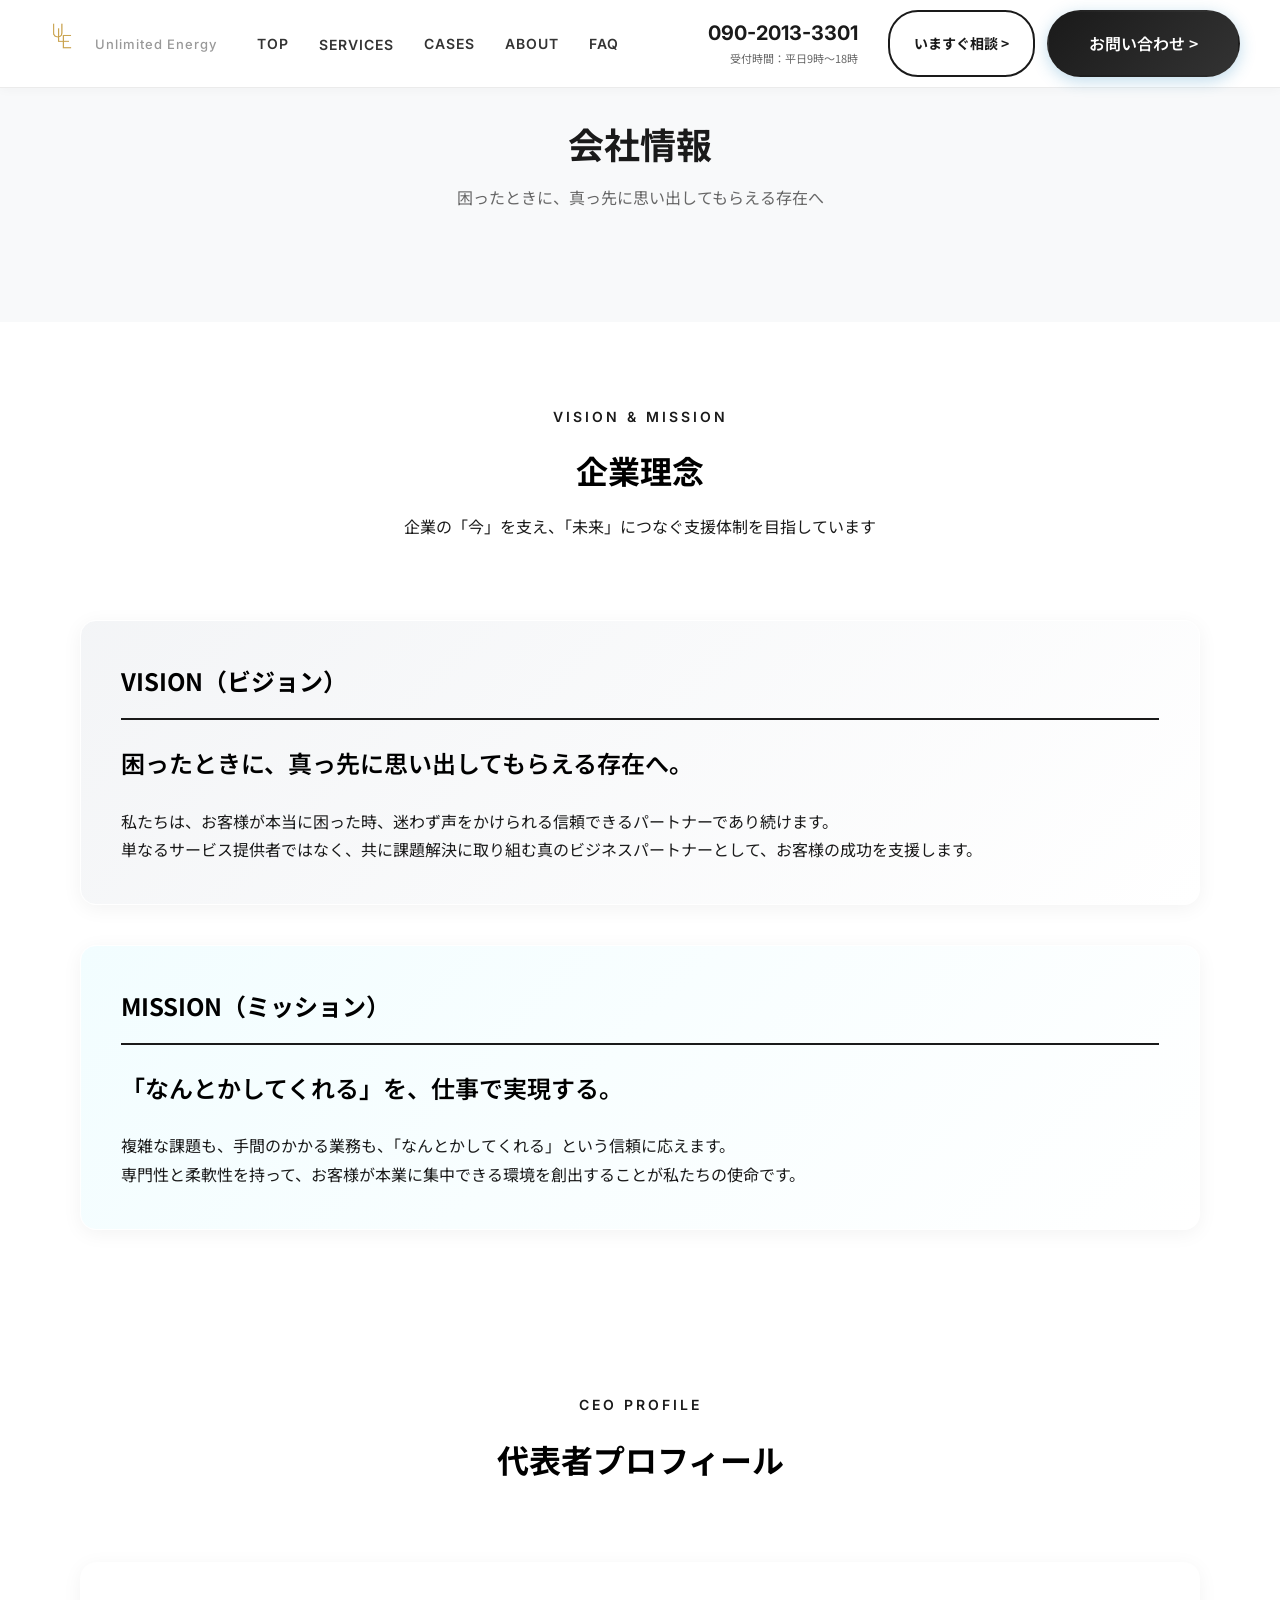
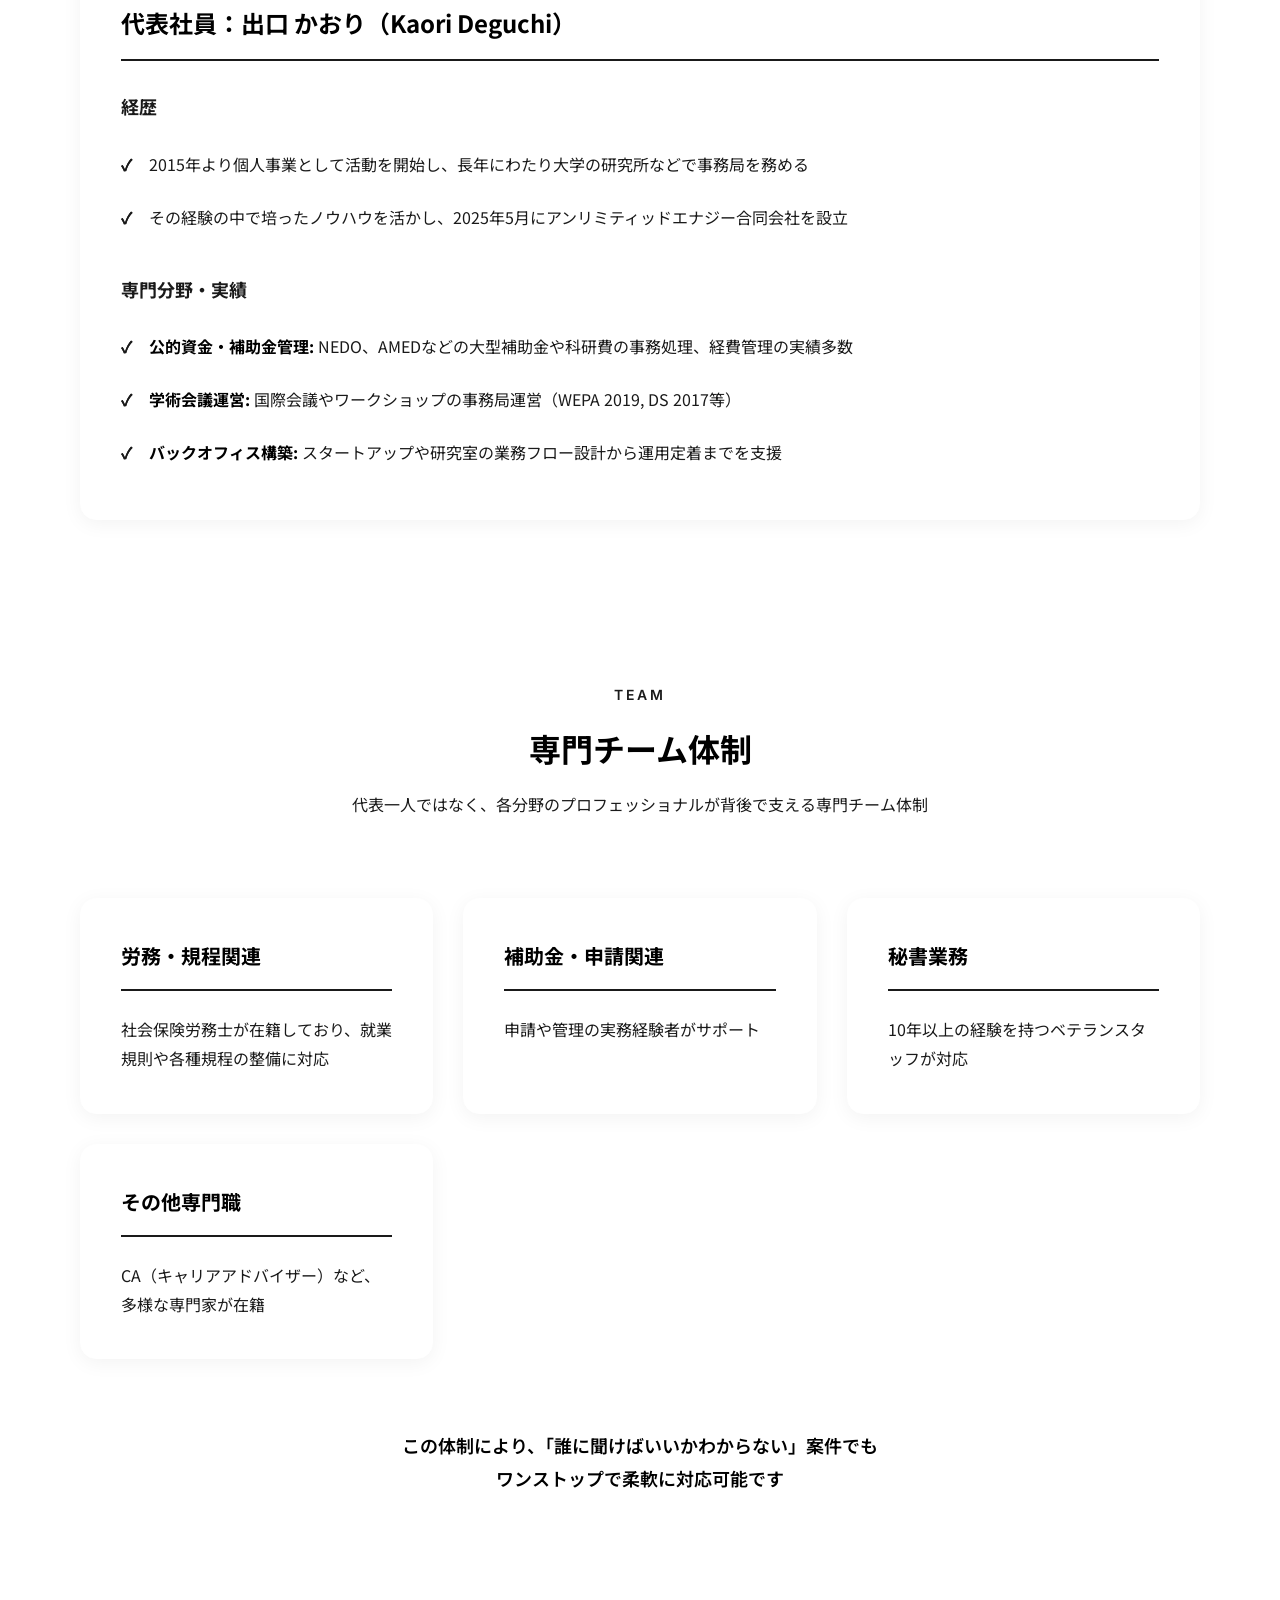
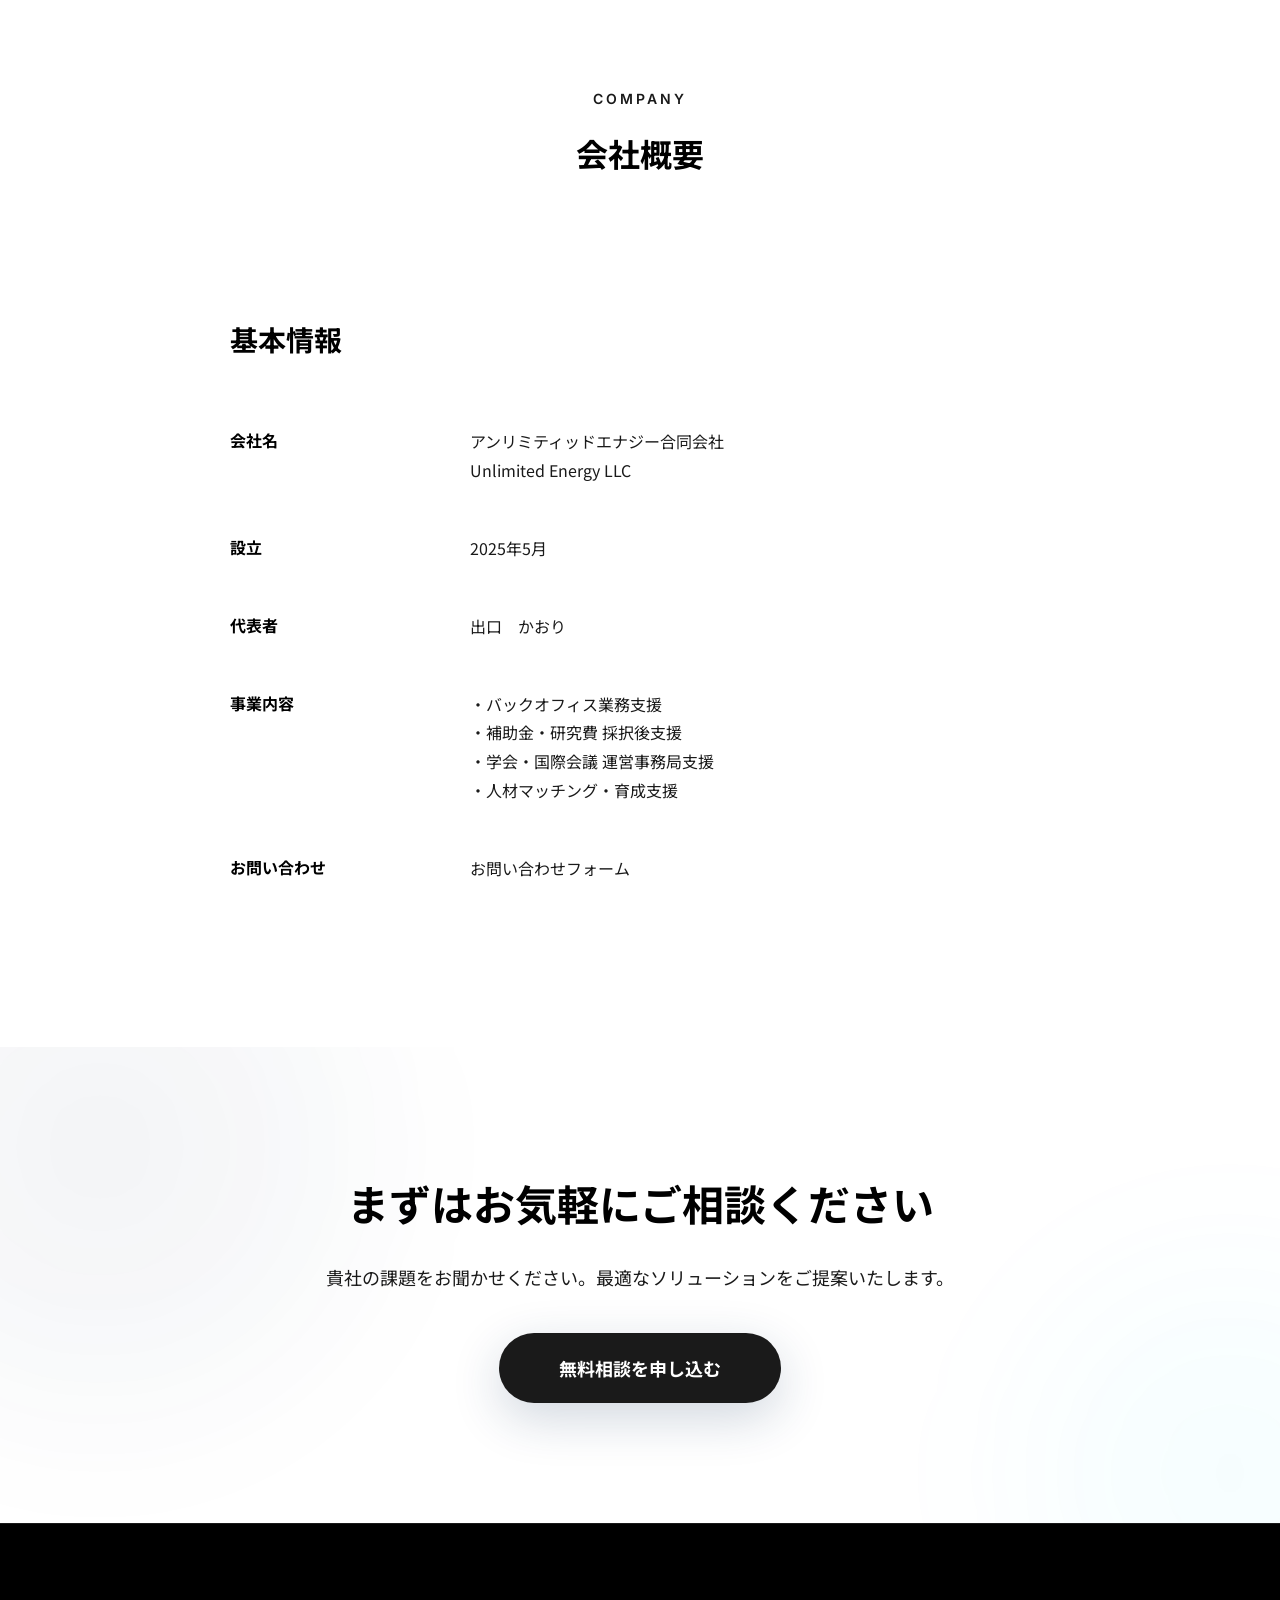
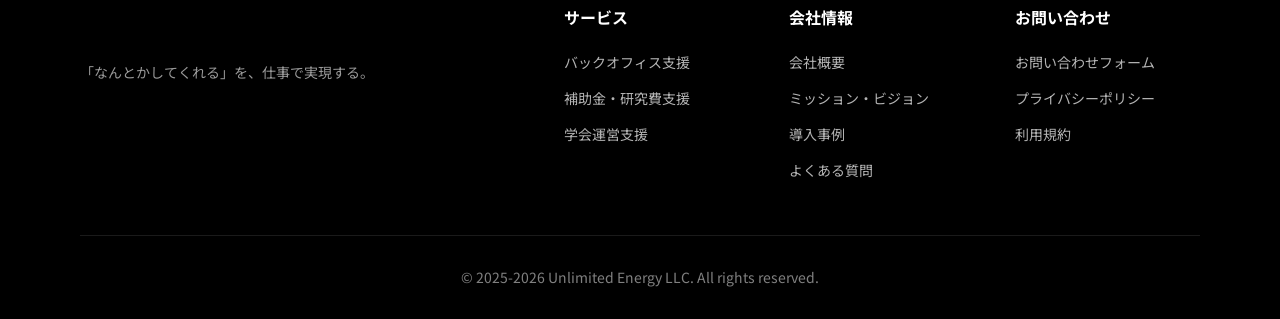
==== commit 593fc843: "Update about.html and styles.css" ====
--- a/about.html
+++ b/about.html
@@ -247,50 +247,6 @@
     </section>
     -->
 
-    <!-- History -->
-    <section class="service-detail" style="background: var(--gray-lighter);">
-        <div class="container">
-            <div class="section-header">
-                <span class="section-label">HISTORY</span>
-                <h2 class="section-title">会社設立経緯・沿革</h2>
-            </div>
-            <div style="max-width: 800px; margin: 0 auto;">
-                <div style="position: relative; padding-left: 60px;">
-                    <div
-                        style="position: absolute; left: 20px; top: 0; bottom: 0; width: 2px; background: var(--navy-primary);">
-                    </div>
-
-                    <div style="margin-bottom: 60px; position: relative;">
-                        <div
-                            style="position: absolute; left: -48px; top: 0; width: 40px; height: 40px; background: var(--navy-primary); border-radius: 50%; display: flex; align-items: center; justify-content: center; color: white; font-weight: 700; font-size: 14px;">
-                            2015</div>
-                        <div class="service-detail-box">
-                            <h3 style="font-size: 20px;">個人事業として活動開始</h3>
-                            <p style="margin-top: 12px; color: var(--gray-dark); line-height: 1.8;">
-                                主に研究機関を対象に、事務局業務やバックオフィス支援を行う。<br>
-                                大学研究所での事務局経験を通じて、専門的なノウハウを蓄積。
-                            </p>
-                        </div>
-                    </div>
-
-                    <div style="position: relative;">
-                        <div
-                            style="position: absolute; left: -48px; top: 0; width: 40px; height: 40px; background: var(--cyan-bright); border-radius: 50%; display: flex; align-items: center; justify-content: center; color: white; font-weight: 700; font-size: 14px;">
-                            2025</div>
-                        <div class="service-detail-box">
-                            <h3 style="font-size: 20px;">アンリミティッドエナジー合同会社 設立</h3>
-                            <p style="margin-top: 12px; color: var(--gray-dark); line-height: 1.8;">
-                                2025年5月、法人化によりサービスを拡充。<br>
-                                バックオフィス支援に加え、人材マッチング・育成支援事業を本格化。<br>
-                                専門チーム体制を構築し、より幅広い支援を提供開始。
-                            </p>
-                        </div>
-                    </div>
-                </div>
-            </div>
-        </div>
-    </section>
-
     <!-- Company Info -->
     <section class="service-detail">
         <div class="container">
@@ -311,10 +267,6 @@
                 <div class="info-row">
                     <div class="info-label">代表者</div>
                     <div class="info-value">出口　かおり</div>
-                </div>
-                <div class="info-row">
-                    <div class="info-label">所在地</div>
-                    <div class="info-value">〒659-0052<br>兵庫県芦屋市伊勢町9-20</div>
                 </div>
                 <div class="info-row">
                     <div class="info-label">事業内容</div>
--- a/styles.css
+++ b/styles.css
@@ -493,7 +493,8 @@
     justify-content: space-between;
     align-items: center;
     display: flex;
-    padding: 80px 60px 40px;
+    padding: 120px 80px 80px;
+    min-height: 100vh;
 }
 
 .hero-image-style .hero-background {
@@ -506,7 +507,7 @@
 
 .hero-image {
     flex: 0 0 auto;
-    max-width: 480px;
+    max-width: 580px;
     margin-right: 5%;
     position: relative;
     z-index: 10;
@@ -541,7 +542,7 @@
 
 .hero-content-left {
     text-align: left;
-    max-width: 600px;
+    max-width: 700px;
     padding: 0 40px;
     margin-left: 10%;
 }
@@ -555,9 +556,9 @@
     display: inline-block;
     background: var(--white);
     color: #1a1a1a;
-    font-size: 56px;
+    font-size: 72px;
     font-weight: 900;
-    padding: 20px 35px;
+    padding: 24px 44px;
     margin: 0;
     line-height: 1.1;
     letter-spacing: 2px;
@@ -579,9 +580,9 @@
     display: inline-block;
     background: #1a1a1a;
     color: var(--white);
-    font-size: 15px;
+    font-size: 18px;
     font-weight: 600;
-    padding: 14px 24px;
+    padding: 18px 32px;
     margin: 0;
     letter-spacing: 1px;
     animation: fadeInUp 0.8s ease 0.4s backwards;
@@ -635,8 +636,8 @@
 
     .hero-subtitle-box p,
     .hero-message-box p {
-        font-size: 12px;
-        padding: 10px 16px;
+        font-size: 14px;
+        padding: 12px 18px;
     }
 }
 
@@ -962,8 +963,8 @@
 
 .features-grid {
     display: grid;
-    grid-template-columns: repeat(auto-fit, minmax(320px, 1fr));
-    gap: 40px;
+    grid-template-columns: repeat(4, 1fr);
+    gap: 24px;
 }
 
 .feature-card {
@@ -1390,13 +1391,13 @@
 
 /* What We Do Section */
 .what-we-do {
-    padding: 80px 0;
+    padding: 100px 0;
     background: var(--white);
 }
 
 .what-we-do-header {
     text-align: center;
-    margin-bottom: 60px;
+    margin-bottom: 70px;
 }
 
 .what-we-do-title {
@@ -1404,11 +1405,11 @@
     font-weight: 700;
     color: var(--navy-primary);
     line-height: 1.5;
-    margin-bottom: 20px;
+    margin-bottom: 24px;
 }
 
 .what-we-do-subtitle {
-    font-size: 15px;
+    font-size: 16px;
     color: var(--gray-medium);
     line-height: 1.8;
 }
@@ -1417,7 +1418,7 @@
     display: flex;
     align-items: center;
     justify-content: center;
-    gap: 20px;
+    gap: 40px;
     flex-wrap: wrap;
 }
 
@@ -1444,20 +1445,20 @@
 .problem-bubbles {
     display: flex;
     flex-direction: column;
-    gap: 12px;
+    gap: 16px;
 }
 
 .problem-bubble {
     background: var(--white);
     border: 2px solid #d0d8e0;
     border-radius: 20px;
-    padding: 12px 20px;
+    padding: 16px 28px;
     position: relative;
-    font-size: 13px;
+    font-size: 15px;
     color: var(--navy-primary);
     font-weight: 500;
     text-align: center;
-    line-height: 1.4;
+    line-height: 1.5;
 }
 
 .problem-bubble::before {
@@ -1489,7 +1490,7 @@
 
 .flow-arrow {
     color: var(--navy-primary);
-    font-size: 24px;
+    font-size: 32px;
     opacity: 0.6;
 }
 
@@ -1497,10 +1498,10 @@
     background: var(--white);
     border: 2px solid #d0d8e0;
     color: #1a1a1a;
-    padding: 30px 25px;
+    padding: 40px 32px;
     border-radius: 12px;
     text-align: center;
-    min-width: 200px;
+    min-width: 240px;
 }
 
 .service-box-icon {
@@ -1509,13 +1510,13 @@
 }
 
 .service-box-img {
-    width: 140px;
+    width: 160px;
     height: auto;
-    margin-bottom: 15px;
+    margin-bottom: 18px;
 }
 
 .service-box-title {
-    font-size: 14px;
+    font-size: 16px;
     font-weight: 600;
     line-height: 1.5;
     margin-bottom: 8px;
@@ -1531,35 +1532,35 @@
 .flow-benefits {
     display: flex;
     flex-direction: column;
-    gap: 12px;
+    gap: 16px;
 }
 
 .benefit-item {
     display: flex;
     align-items: center;
-    gap: 12px;
+    gap: 16px;
     background: var(--white);
     border: 1px solid #e0e0e0;
     border-radius: 8px;
-    padding: 14px 20px;
+    padding: 18px 24px;
 }
 
 .benefit-icon {
-    width: 24px;
-    height: 24px;
+    width: 28px;
+    height: 28px;
     background: var(--navy-primary);
     color: var(--white);
     border-radius: 50%;
     display: flex;
     align-items: center;
     justify-content: center;
-    font-size: 12px;
+    font-size: 14px;
     font-weight: 700;
     flex-shrink: 0;
 }
 
 .benefit-item p {
-    font-size: 13px;
+    font-size: 15px;
     color: var(--navy-primary);
     font-weight: 500;
     line-height: 1.5;
